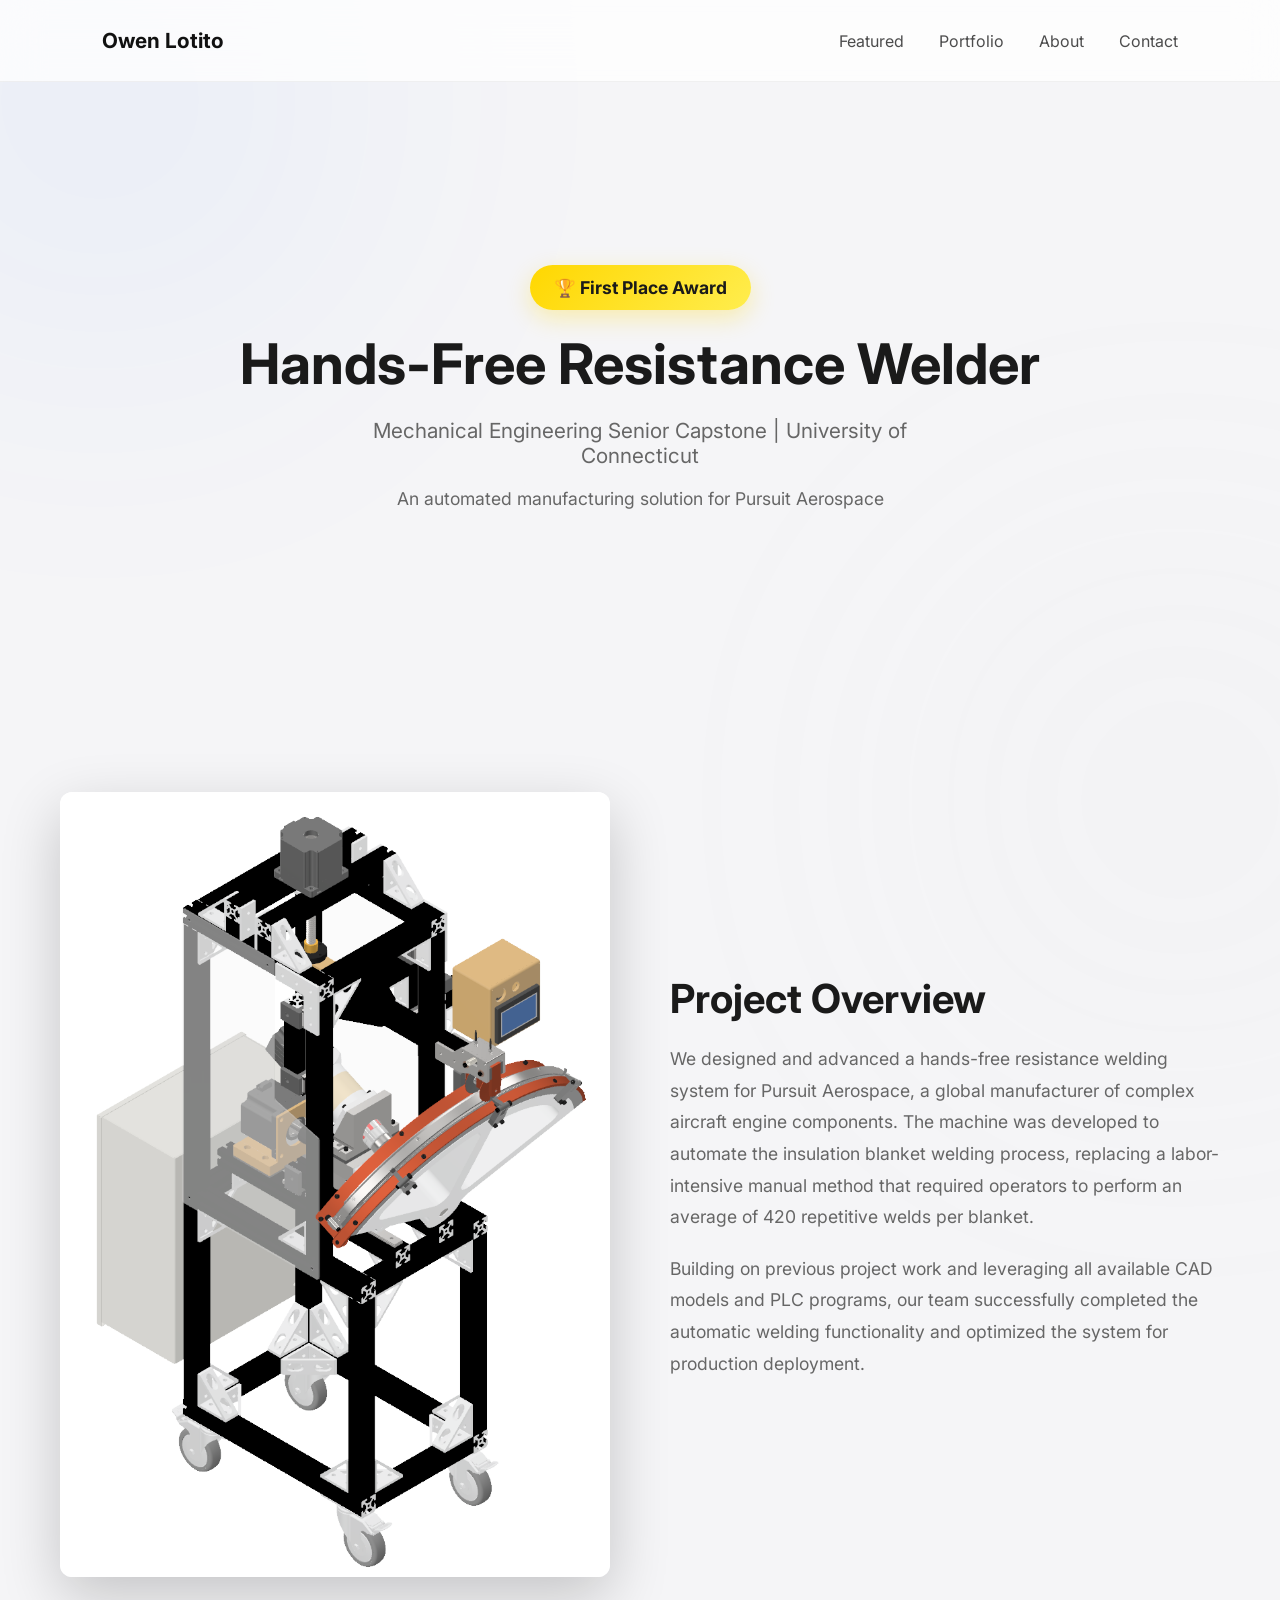
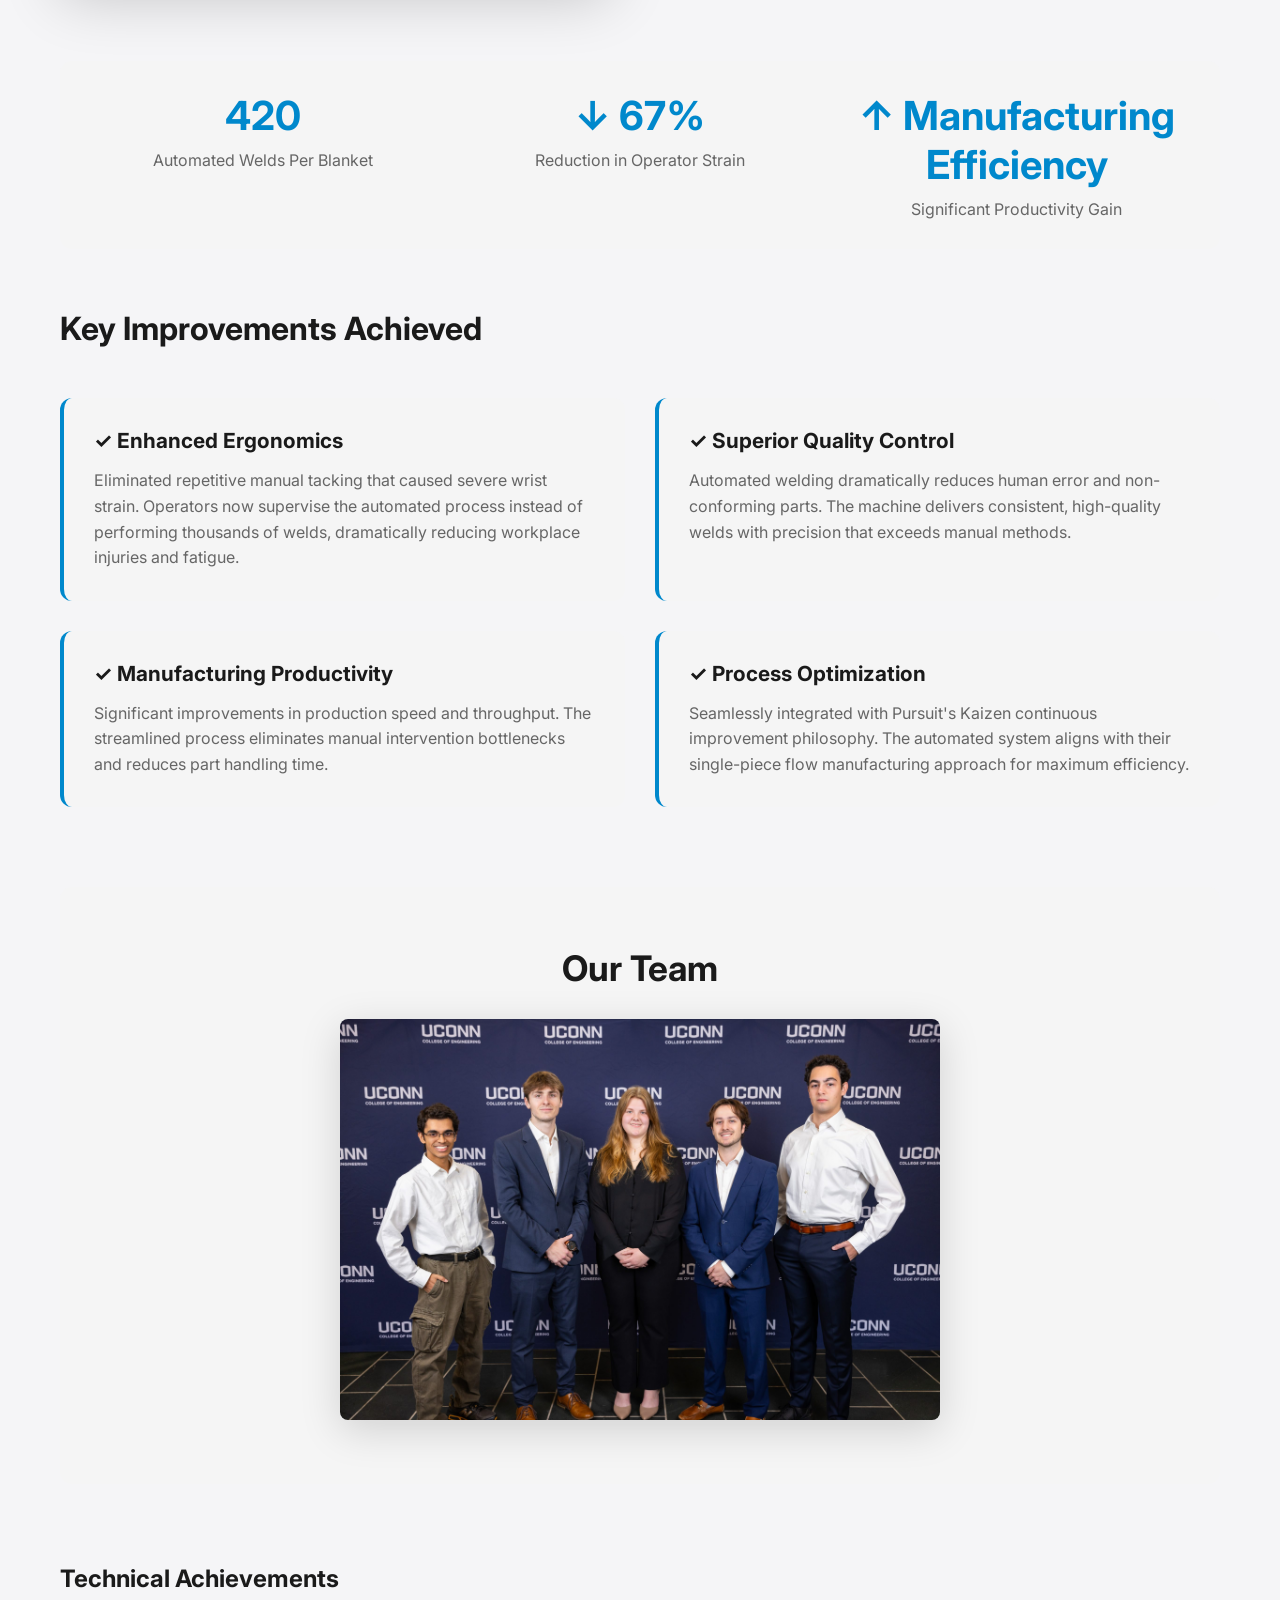
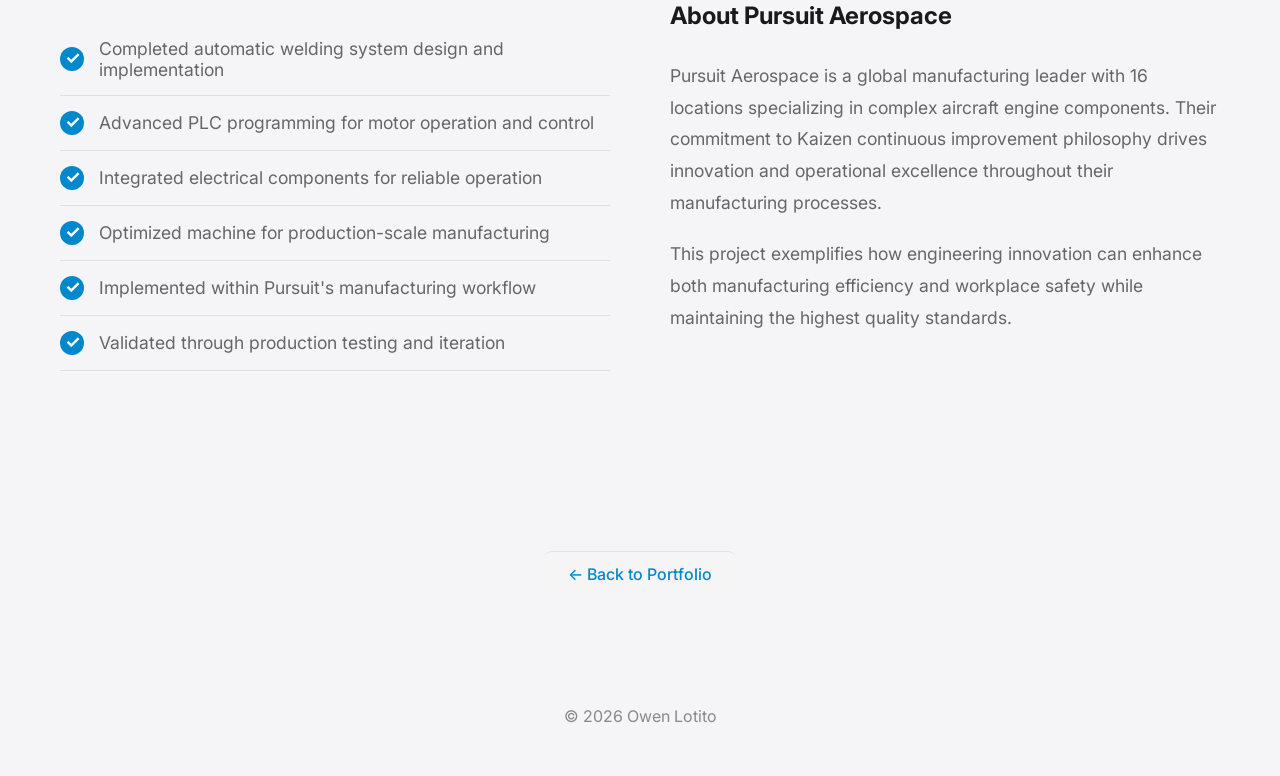
==== capstone-project.html @ 2bfd0889 "Add senior capstone project page highlighting Hands-Free Resistance Welder" ====
<!DOCTYPE html>
<html lang="en">
<head>
  <meta charset="UTF-8" />
  <meta name="viewport" content="width=device-width, initial-scale=1.0"/>
  <title>Hands-Free Resistance Welder | Owen Lotito</title>

  <link rel="stylesheet" href="style.css"/>
  <link href="https://fonts.googleapis.com/css2?family=Inter:wght@300;400;500;600;700;800&display=swap" rel="stylesheet">
  <style>
    .capstone-hero {
      min-height: 70vh;
      display: flex;
      align-items: center;
      justify-content: center;
      padding: 80px 20px;
      text-align: center;
    }

    .capstone-hero h1 {
      font-size: 3.5rem;
      margin-bottom: 20px;
      color: var(--text-primary);
    }

    .capstone-hero .award-badge {
      display: inline-block;
      background: linear-gradient(135deg, #ffd700 0%, #ffed4e 100%);
      color: #1a1a1a;
      padding: 12px 24px;
      border-radius: 50px;
      font-weight: 700;
      margin-bottom: 20px;
      font-size: 1.1rem;
      box-shadow: 0 8px 24px rgba(255, 215, 0, 0.3);
    }

    .capstone-hero p {
      font-size: 1.3rem;
      color: var(--text-secondary);
      max-width: 600px;
      margin: 20px auto;
    }

    .project-overview {
      max-width: 1200px;
      margin: 80px auto;
      padding: 0 20px;
    }

    .overview-grid {
      display: grid;
      grid-template-columns: 1fr 1fr;
      gap: 60px;
      align-items: center;
      margin-bottom: 80px;
    }

    .overview-grid img {
      width: 100%;
      border-radius: 12px;
      box-shadow: 0 20px 60px rgba(0, 0, 0, 0.2);
    }

    .overview-content h2 {
      font-size: 2.5rem;
      margin-bottom: 20px;
      color: var(--text-primary);
    }

    .overview-content p {
      font-size: 1.1rem;
      line-height: 1.8;
      color: var(--text-secondary);
      margin-bottom: 20px;
    }

    .impact-metrics {
      display: grid;
      grid-template-columns: repeat(3, 1fr);
      gap: 30px;
      margin: 40px 0;
      padding: 30px;
      background: var(--card-bg);
      border-radius: 12px;
    }

    .metric {
      text-align: center;
    }

    .metric-value {
      font-size: 2.5rem;
      font-weight: 700;
      color: var(--accent-color);
      margin-bottom: 10px;
    }

    .metric-label {
      font-size: 1rem;
      color: var(--text-secondary);
    }

    .key-improvements {
      display: grid;
      grid-template-columns: repeat(2, 1fr);
      gap: 30px;
      margin: 50px 0;
    }

    .improvement-card {
      padding: 30px;
      background: var(--card-bg);
      border-radius: 12px;
      border-left: 4px solid var(--accent-color);
    }

    .improvement-card h3 {
      font-size: 1.3rem;
      margin-bottom: 15px;
      color: var(--text-primary);
    }

    .improvement-card p {
      font-size: 1rem;
      line-height: 1.6;
      color: var(--text-secondary);
    }

    .team-section {
      background: var(--card-bg);
      padding: 60px 40px;
      border-radius: 12px;
      margin: 80px 0;
      text-align: center;
    }

    .team-section h2 {
      font-size: 2.2rem;
      margin-bottom: 30px;
      color: var(--text-primary);
    }

    .team-image {
      max-width: 600px;
      margin: 0 auto;
    }

    .team-image img {
      width: 100%;
      border-radius: 8px;
      box-shadow: 0 10px 40px rgba(0, 0, 0, 0.15);
    }

    .technical-details {
      display: grid;
      grid-template-columns: 1fr 1fr;
      gap: 60px;
      align-items: center;
      margin: 80px 0;
    }

    .details-list {
      list-style: none;
      padding: 0;
    }

    .details-list li {
      padding: 15px 0;
      font-size: 1.1rem;
      color: var(--text-secondary);
      border-bottom: 1px solid var(--border-color);
      display: flex;
      align-items: center;
    }

    .details-list li:before {
      content: "✓";
      display: inline-block;
      width: 24px;
      height: 24px;
      background: var(--accent-color);
      color: white;
      border-radius: 50%;
      text-align: center;
      margin-right: 15px;
      font-weight: bold;
      flex-shrink: 0;
    }

    .back-link {
      display: inline-block;
      margin-top: 40px;
      padding: 12px 24px;
      background: var(--card-bg);
      color: var(--accent-color);
      border-radius: 8px;
      text-decoration: none;
      font-weight: 500;
      transition: all 0.3s ease;
    }

    .back-link:hover {
      background: var(--accent-color);
      color: white;
    }

    @media (max-width: 768px) {
      .capstone-hero h1 {
        font-size: 2.5rem;
      }

      .overview-grid,
      .key-improvements,
      .technical-details {
        grid-template-columns: 1fr;
        gap: 40px;
      }

      .impact-metrics {
        grid-template-columns: 1fr;
      }

      .capstone-hero {
        padding: 60px 20px;
      }
    }

    /* Dark mode support */
    :root {
      --text-primary: #ffffff;
      --text-secondary: #b4b4b4;
      --accent-color: #00d4ff;
      --card-bg: #1a1a1a;
      --border-color: #333333;
      --bg-primary: #0a0a0a;
    }

    @media (prefers-color-scheme: light) {
      :root {
        --text-primary: #1a1a1a;
        --text-secondary: #666666;
        --accent-color: #0088cc;
        --card-bg: #f5f5f5;
        --border-color: #e0e0e0;
        --bg-primary: #ffffff;
      }
    }
  </style>
</head>

<body>

<div class="background-glow glow1"></div>
<div class="background-glow glow2"></div>

<header class="hero">
  <nav>
    <h1 class="logo">Owen Lotito</h1>
    <div class="nav-links">
      <a href="index.html#featured">Featured</a>
      <a href="index.html#categories">Portfolio</a>
      <a href="index.html#about">About</a>
      <a href="index.html#contact">Contact</a>
    </div>
  </nav>

  <div class="capstone-hero fade-up">
    <div>
      <div class="award-badge">🏆 First Place Award</div>
      <h1>Hands-Free Resistance Welder</h1>
      <p>Mechanical Engineering Senior Capstone | University of Connecticut</p>
      <p style="font-size: 1.1rem; color: var(--text-secondary);">An automated manufacturing solution for Pursuit Aerospace</p>
    </div>
  </div>
</header>

<section class="project-overview">

  <div class="overview-grid fade-left">
    <div>
      <img src="image/Welder-CAD-Photo.png" alt="Hands-Free Resistance Welder CAD Model"/>
    </div>
    <div class="overview-content">
      <h2>Project Overview</h2>
      <p>
        We designed and advanced a hands-free resistance welding system for Pursuit Aerospace, a global manufacturer of complex aircraft engine components. The machine was developed to automate the insulation blanket welding process, replacing a labor-intensive manual method that required operators to perform an average of 420 repetitive welds per blanket.
      </p>
      <p>
        Building on previous project work and leveraging all available CAD models and PLC programs, our team successfully completed the automatic welding functionality and optimized the system for production deployment.
      </p>
    </div>
  </div>

  <div class="impact-metrics fade-up">
    <div class="metric">
      <div class="metric-value">420</div>
      <div class="metric-label">Automated Welds Per Blanket</div>
    </div>
    <div class="metric">
      <div class="metric-value">↓ 67%</div>
      <div class="metric-label">Reduction in Operator Strain</div>
    </div>
    <div class="metric">
      <div class="metric-value">↑ Manufacturing Efficiency</div>
      <div class="metric-label">Significant Productivity Gain</div>
    </div>
  </div>

  <h2 style="font-size: 2rem; margin: 60px 0 40px; color: var(--text-primary);">Key Improvements Achieved</h2>

  <div class="key-improvements fade-up">
    <div class="improvement-card">
      <h3>✓ Enhanced Ergonomics</h3>
      <p>
        Eliminated repetitive manual tacking that caused severe wrist strain. Operators now supervise the automated process instead of performing thousands of welds, dramatically reducing workplace injuries and fatigue.
      </p>
    </div>
    <div class="improvement-card">
      <h3>✓ Superior Quality Control</h3>
      <p>
        Automated welding dramatically reduces human error and non-conforming parts. The machine delivers consistent, high-quality welds with precision that exceeds manual methods.
      </p>
    </div>
    <div class="improvement-card">
      <h3>✓ Manufacturing Productivity</h3>
      <p>
        Significant improvements in production speed and throughput. The streamlined process eliminates manual intervention bottlenecks and reduces part handling time.
      </p>
    </div>
    <div class="improvement-card">
      <h3>✓ Process Optimization</h3>
      <p>
        Seamlessly integrated with Pursuit's Kaizen continuous improvement philosophy. The automated system aligns with their single-piece flow manufacturing approach for maximum efficiency.
      </p>
    </div>
  </div>

  <div class="team-section fade-up">
    <h2>Our Team</h2>
    <div class="team-image">
      <img src="image/ME_team27_NEW-scaled.jpg" alt="Senior Design Team"/>
    </div>
  </div>

  <div class="technical-details fade-up">
    <div>
      <h2 style="margin-bottom: 30px; color: var(--text-primary);">Technical Achievements</h2>
      <ul class="details-list">
        <li>Completed automatic welding system design and implementation</li>
        <li>Advanced PLC programming for motor operation and control</li>
        <li>Integrated electrical components for reliable operation</li>
        <li>Optimized machine for production-scale manufacturing</li>
        <li>Implemented within Pursuit's manufacturing workflow</li>
        <li>Validated through production testing and iteration</li>
      </ul>
    </div>
    <div>
      <h2 style="margin-bottom: 30px; color: var(--text-primary);">About Pursuit Aerospace</h2>
      <p style="font-size: 1.1rem; line-height: 1.8; color: var(--text-secondary);">
        Pursuit Aerospace is a global manufacturing leader with 16 locations specializing in complex aircraft engine components. Their commitment to Kaizen continuous improvement philosophy drives innovation and operational excellence throughout their manufacturing processes.
      </p>
      <p style="font-size: 1.1rem; line-height: 1.8; color: var(--text-secondary); margin-top: 20px;">
        This project exemplifies how engineering innovation can enhance both manufacturing efficiency and workplace safety while maintaining the highest quality standards.
      </p>
    </div>
  </div>

</section>

<section style="text-align: center; padding: 60px 20px; max-width: 1200px; margin: 0 auto;">
  <a href="index.html" class="back-link">← Back to Portfolio</a>
</section>

<footer>
  <p>© 2026 Owen Lotito</p>
</footer>

<script src="script.js"></script>

</body>
</html>
---- style.css ----
* {
  margin: 0;
  padding: 0;
  box-sizing: border-box;
}

html {
  scroll-behavior: smooth;
}

body {
  font-family: 'Inter', sans-serif;
  background: #f5f5f7;
  color: #111111;
  overflow-x: hidden;
}

.background-glow {
  position: fixed;
  width: 500px;
  height: 500px;
  border-radius: 50%;
  filter: blur(150px);
  opacity: 0.06;
  z-index: -1;
}

.glow1 {
  background: #0066ff;
  top: -150px;
  left: -150px;
}

.glow2 {
  background: #cfcfcf;
  bottom: -150px;
  right: -150px;
}

nav {
  display: flex;
  justify-content: space-between;
  align-items: center;
  padding: 28px 8%;
  position: sticky;
  top: 0;
  z-index: 1000;
  backdrop-filter: blur(20px);
  background: rgba(255,255,255,0.75);
  border-bottom: 1px solid rgba(0,0,0,0.05);
}

.logo {
  font-size: 1.3rem;
  font-weight: 700;
  text-decoration: none;
  color: #111;
}

.nav-links {
  display: flex;
  gap: 35px;
}

.nav-links a {
  text-decoration: none;
  color: rgba(0,0,0,0.7);
  transition: 0.3s ease;
}

.nav-links a:hover {
  color: #111;
}

.hero-content {
  display: flex;
  justify-content: center;
  align-items: center;
  min-height: 100vh;
  width: 100%;
  padding: 0 80px;
  text-align: center;
}

.hero-text {
  max-width: 850px;
  margin: 0 auto;
  text-align: center;
}

.hero-text h2 {
  text-align: center;
  font-size: clamp(1.8rem, 3vw, 2.6rem);
  line-height: 1.25;
  margin: 20px auto 40px;
  font-weight: 850;
  letter-spacing: 0.3px;
}

.hero-text p {
  font-size: 1.2rem;
  line-height: 1.6;
  max-width: 650px;
  margin: 0 auto 30px auto;
  color: #6e6e73;
}

.hero-buttons {
  display: flex;
  justify-content: center;
  gap: 14px;
  margin-top: 60px;
}

.btn {
  padding: 16px 24px;
  border-radius: 900px;
  text-decoration: none;
  font-weight: 600;
  transition: 0.35s ease;
}

.primary {
  background: #111;
  color: white;
}

.primary:hover {
  transform: translateY(-3px);
}

.secondary {
  border: 1px solid rgba(0,0,0,0.08);
  color: #111;
  background: white;
}

.secondary:hover {
  background: #f0f0f0;
}

.hero-image {
  width: 100%;
  max-width: 420px;
  border-radius: 32px;
  object-fit: cover;
  box-shadow: 0 20px 60px rgba(0,0,0,0.08);
}

section {
  padding: 120px 8%;
}

.section-title span {
  color: #0066ff;
  text-transform: uppercase;
  letter-spacing: 2px;
  font-size: 0.8rem;
}

.section-title h2 {
  font-size: clamp(2.5rem, 4vw, 4rem);
  margin-top: 12px;
  margin-bottom: 60px;
}

.featured-project {
  display: grid;
  grid-template-columns: 1fr 1fr;
  gap: 70px;
  align-items: center;
  margin-bottom: 140px;
}

.reverse {
  direction: rtl;
}

.reverse * {
  direction: ltr;
}

.featured-image {
  width: 100%;
}

.featured-image img {
  width: 100%;
  border-radius: 28px;
  object-fit: cover;
  box-shadow: 0 20px 60px rgba(0,0,0,0.08);
}

.featured-text h3 {
  font-size: 2.5rem;
  margin: 20px 0;
}

.featured-text p {
  color: #6e6e73;
  line-height: 1.8;
  margin-bottom: 30px;
}

.project-tag {
  color: #0066ff;
  text-transform: uppercase;
  letter-spacing: 2px;
  font-size: 0.8rem;
  font-weight: 600;
}

.project-link {
  color: #111;
  text-decoration: none;
  font-weight: 600;
}

.project-features {
  list-style: none;
  padding: 0;
  margin: 25px 0;
}

.project-features li {
  color: #6e6e73;
  line-height: 1.8;
  margin-bottom: 12px;
  padding-left: 24px;
  position: relative;
}

.project-features li:before {
  content: "→";
  position: absolute;
  left: 0;
  color: #0066ff;
  font-weight: 600;
}

.project-images {
  display: grid;
  gap: 20px;
}

.project-images img {
  width: 100%;
  border-radius: 24px;
  object-fit: cover;
  box-shadow: 0 10px 30px rgba(0,0,0,0.08);
  transition: transform 0.3s ease;
}

.project-images img:hover {
  transform: translateY(-6px);
}

.category-grid {
  display: grid;
  grid-template-columns: repeat(auto-fit, minmax(300px, 1fr));
  gap: 30px;
}

.category-card {
  position: relative;
  overflow: hidden;
  border-radius: 30px;
  height: 500px;
  background: white;
  box-shadow: 0 10px 30px rgba(0,0,0,0.06);
}

.category-card img {
  width: 100%;
  height: 100%;
  object-fit: cover;
  transition: 0.6s ease;
}

.category-card:hover img {
  transform: scale(1.05);
}

.category-overlay {
  position: absolute;
  inset: 0;
  background: linear-gradient(to top, rgba(0,0,0,0.8), transparent);
  display: flex;
  flex-direction: column;
  justify-content: flex-end;
  padding: 40px;
  color: white;
}

.project-grid {
  display: grid;
  grid-template-columns: repeat(auto-fit, minmax(320px, 1fr));
  gap: 30px;
}

.project-card {
  background: white;
  border-radius: 28px;
  overflow: hidden;
  box-shadow: 0 10px 30px rgba(0,0,0,0.06);
  transition: 0.4s ease;
}

.project-card:hover {
  transform: translateY(-10px);
}

.project-card img {
  width: 100%;
  height: 260px;
  object-fit: cover;
}

.project-info {
  padding: 30px;
}

.project-info h3 {
  margin-bottom: 15px;
  font-size: 1.4rem;
}

.project-info p {
  color: #6e6e73;
  line-height: 1.7;
}

.about-section p,
.contact-section p {
  max-width: 900px;
  color: #6e6e73;
  line-height: 1.9;
  font-size: 1.05rem;
}

.skills-grid {
  display: flex;
  flex-wrap: wrap;
  gap: 16px;
  margin-top: 50px;
}

.skills-grid span {
  background: white;
  border: 1px solid rgba(0,0,0,0.08);
  padding: 14px 22px;
  border-radius: 999px;
}

.contact-links {
  display: flex;
  gap: 24px;
  margin-top: 40px;
}

.contact-links a {
  text-decoration: none;
  color: #111;
  border: 1px solid rgba(0,0,0,0.08);
  background: white;
  padding: 14px 24px;
  border-radius: 999px;
  transition: 0.3s ease;
}

.contact-links a:hover {
  background: #f0f0f0;
}

footer {
  padding: 50px;
  text-align: center;
  color: #888;
}

.fade-up,
.fade-left,
.fade-right {
  opacity: 0;
  transition: all 1s ease;
}

.fade-up {
  transform: translateY(40px);
}

.fade-left {
  transform: translateX(-40px);
}

.fade-right {
  transform: translateX(40px);
}

.visible {
  opacity: 1;
  transform: translate(0,0);
}

/* ===== PROJECT DETAIL PAGE STYLES ===== */

.project-detail-section {
  padding: 80px 8% !important;
}

.project-detail-container {
  max-width: 900px;
  margin: 0 auto;
}

.project-header-content {
  margin-bottom: 60px;
}

.project-header-content h1 {
  font-size: clamp(2.5rem, 5vw, 4rem);
  margin: 20px 0;
  font-weight: 800;
  line-height: 1.2;
  color: #111;
}

.project-intro {
  font-size: 1.15rem;
  line-height: 1.8;
  color: #6e6e73;
  margin-top: 20px;
  max-width: 800px;
}

.project-detail-image {
  margin-bottom: 100px;
  width: 100%;
}

.project-detail-image img {
  width: 100%;
  border-radius: 28px;
  box-shadow: 0 20px 60px rgba(0,0,0,0.08);
  object-fit: cover;
  display: block;
}

.project-detail-content {
  margin-bottom: 80px;
}

.detail-section {
  margin-bottom: 80px;
}

.detail-section h2 {
  font-size: 2rem;
  font-weight: 700;
  margin-bottom: 30px;
  color: #111;
}

.detail-section p {
  color: #6e6e73;
  line-height: 1.85;
  margin-bottom: 20px;
  font-size: 1.05rem;
}

.detail-section p:last-child {
  margin-bottom: 0;
}

/* ===== ENHANCED PROJECT FEATURES LIST ===== */

.project-features-detailed {
  list-style: none !important;
  padding: 0 !important;
  margin: 30px 0 !important;
}

.project-features-detailed li {
  background: white;
  padding: 24px;
  margin-bottom: 16px;
  border-radius: 16px;
  border-left: 4px solid #0066ff;
  box-shadow: 0 4px 15px rgba(0,0,0,0.03);
  transition: all 0.3s ease;
  list-style: none !important;
}

.project-features-detailed li:hover {
  box-shadow: 0 8px 25px rgba(0,0,0,0.08);
  transform: translateX(8px);
}

.project-features-detailed li strong {
  color: #111;
  font-size: 1.05rem;
  display: block;
  margin-bottom: 8px;
  font-weight: 700;
}

.project-features-detailed li span {
  color: #6e6e73;
  line-height: 1.7;
  font-size: 0.98rem;
  display: block;
  font-weight: 400;
}

/* ===== SKILLS APPLIED SECTION ===== */

.skills-applied {
  display: flex;
  flex-wrap: wrap;
  gap: 12px;
  margin-top: 30px;
}

.skills-applied span {
  background: white;
  border: 1px solid rgba(0,0,0,0.08);
  color: #111;
  padding: 12px 20px;
  border-radius: 999px;
  font-size: 0.95rem;
  font-weight: 500;
  transition: all 0.3s ease;
}

.skills-applied span:hover {
  background: #111;
  color: white;
  border-color: #111;
  transform: translateY(-2px);
}

/* ===== BACK LINK ===== */

.back-link {
  margin-top: 100px;
  padding-top: 60px;
  border-top: 1px solid rgba(0,0,0,0.08);
}

.back-link a {
  display: inline-block;
  color: #0066ff;
  text-decoration: none;
  font-weight: 600;
  transition: all 0.3s ease;
  padding: 12px 20px;
  border-radius: 8px;
}

.back-link a:hover {
  background: rgba(0,102,255,0.1);
  transform: translateX(-6px);
}

@media(max-width: 1000px) {

  .hero-content,
  .featured-project {
    grid-template-columns: 1fr;
  }

  .hero-text h2 {
    font-size: 3rem;
  }

  .reverse {
    direction: ltr;
  }

  .project-detail-section {
    padding: 60px 8% !important;
  }

  .detail-section {
    margin-bottom: 60px;
  }

  .project-features-detailed li {
    padding: 20px;
    margin-bottom: 12px;
  }

}

@media(max-width: 640px) {

  .project-header-content h1 {
    font-size: 2rem;
  }

  .detail-section h2 {
    font-size: 1.5rem;
  }

  .skills-applied {
    gap: 8px;
  }

  .skills-applied span {
    padding: 10px 16px;
    font-size: 0.9rem;
  }

  /* ===== CLICKABLE CATEGORY CARDS ===== */

.category-card {
  text-decoration: none;
  color: inherit;
  display: block;
  transition: all 0.4s ease;
}

.category-card:hover {
  transform: translateY(-10px);
  box-shadow: 0 20px 50px rgba(0,0,0,0.12);
}

/* ===== CATEGORY OVERLAY TEXT ===== */

.category-overlay h3 {
  font-size: 2rem;
  margin-bottom: 14px;
  font-weight: 700;
}

.category-overlay p {
  line-height: 1.7;
  color: rgba(255,255,255,0.85);
}

/* ===== PAGE HEADER IMPROVEMENTS ===== */

.projects-section .section-title {
  margin-bottom: 70px;
}

/* ===== PROJECT CARD IMAGE CONSISTENCY ===== */

.project-card img {
  width: 100%;
  height: 280px;
  object-fit: cover;
  display: block;
}

/* ===== SMOOTHER CARD ANIMATION ===== */

.project-card {
  transition:
    transform 0.4s ease,
    box-shadow 0.4s ease;
}

.project-card:hover {
  transform: translateY(-12px);
  box-shadow: 0 20px 50px rgba(0,0,0,0.12);
}

/* ===== MOBILE IMPROVEMENTS ===== */

@media(max-width: 768px) {

  .category-card {
    height: 380px;
  }

  .category-overlay h3 {
    font-size: 1.6rem;
  }

  .project-card img {
    height: 220px;
  }

.pursuit-logo {
  width: 80px;
  height: auto;
  object-fit: contain;
}
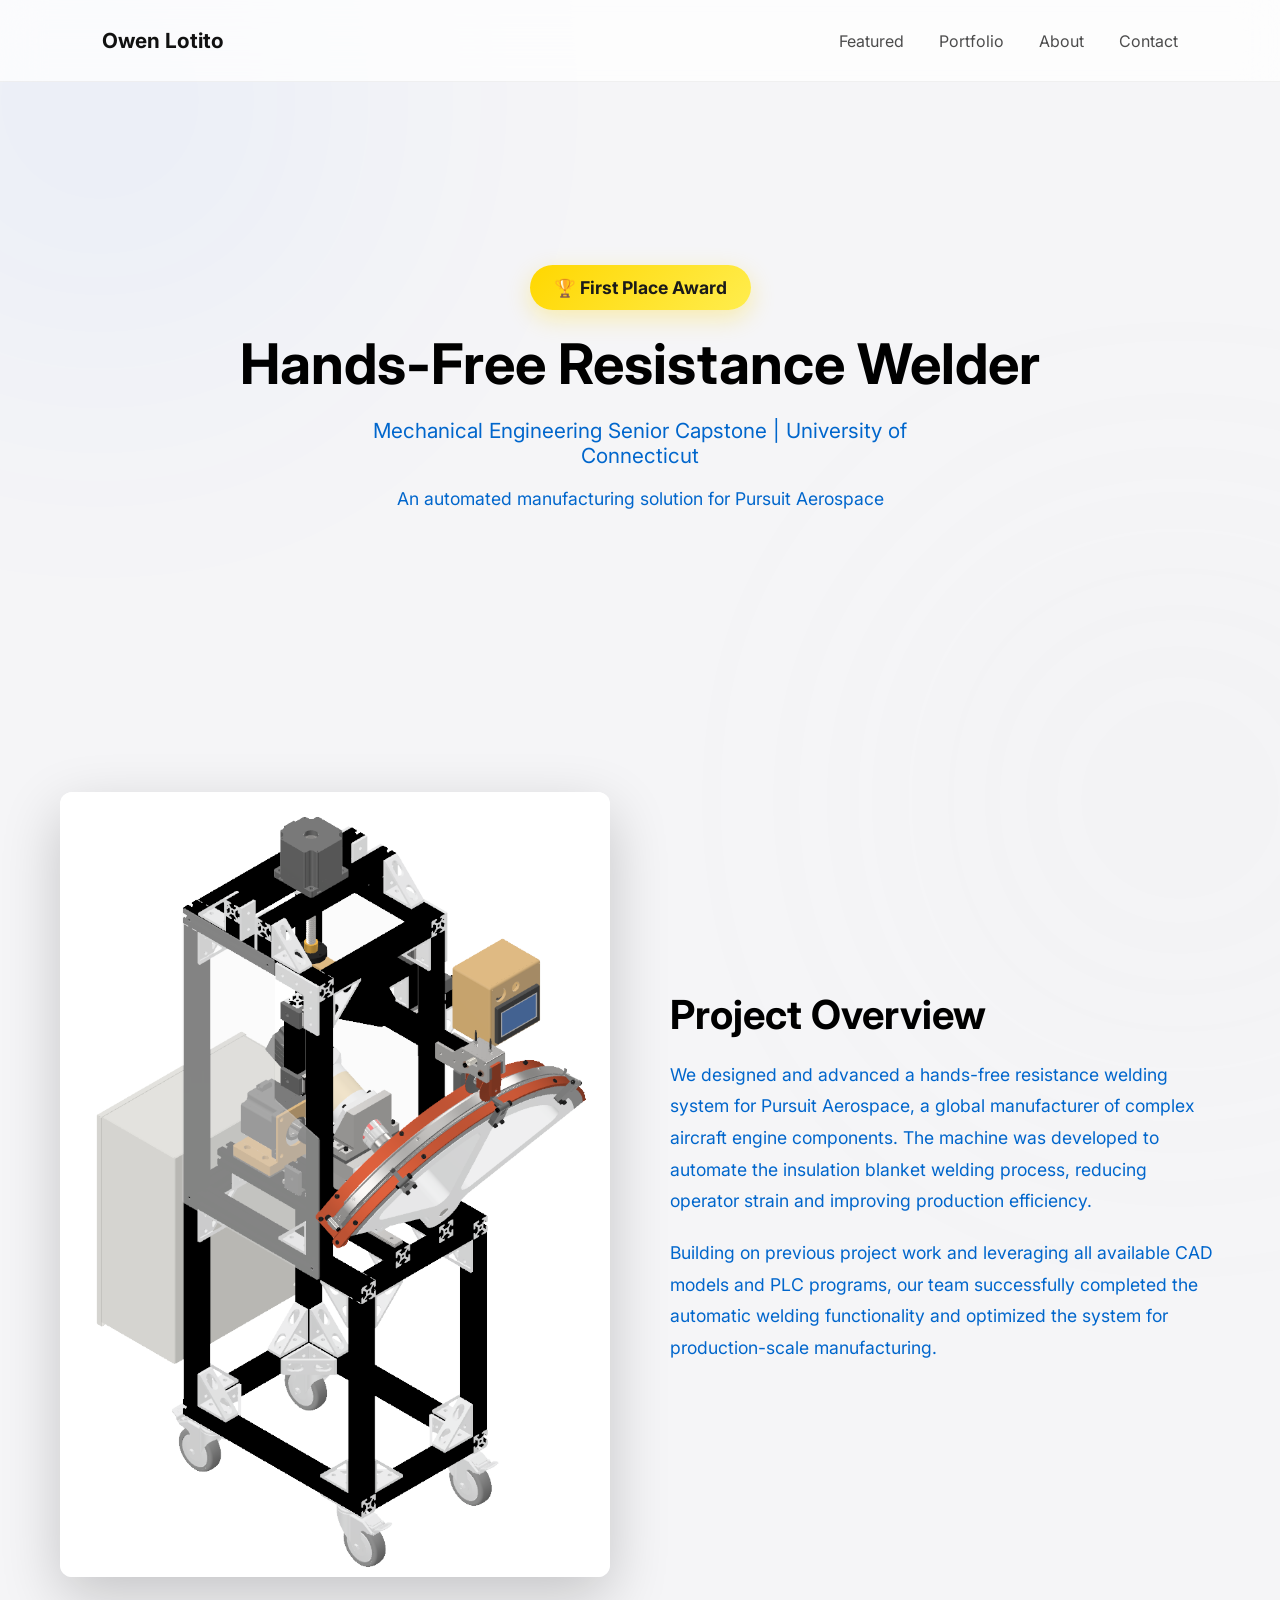
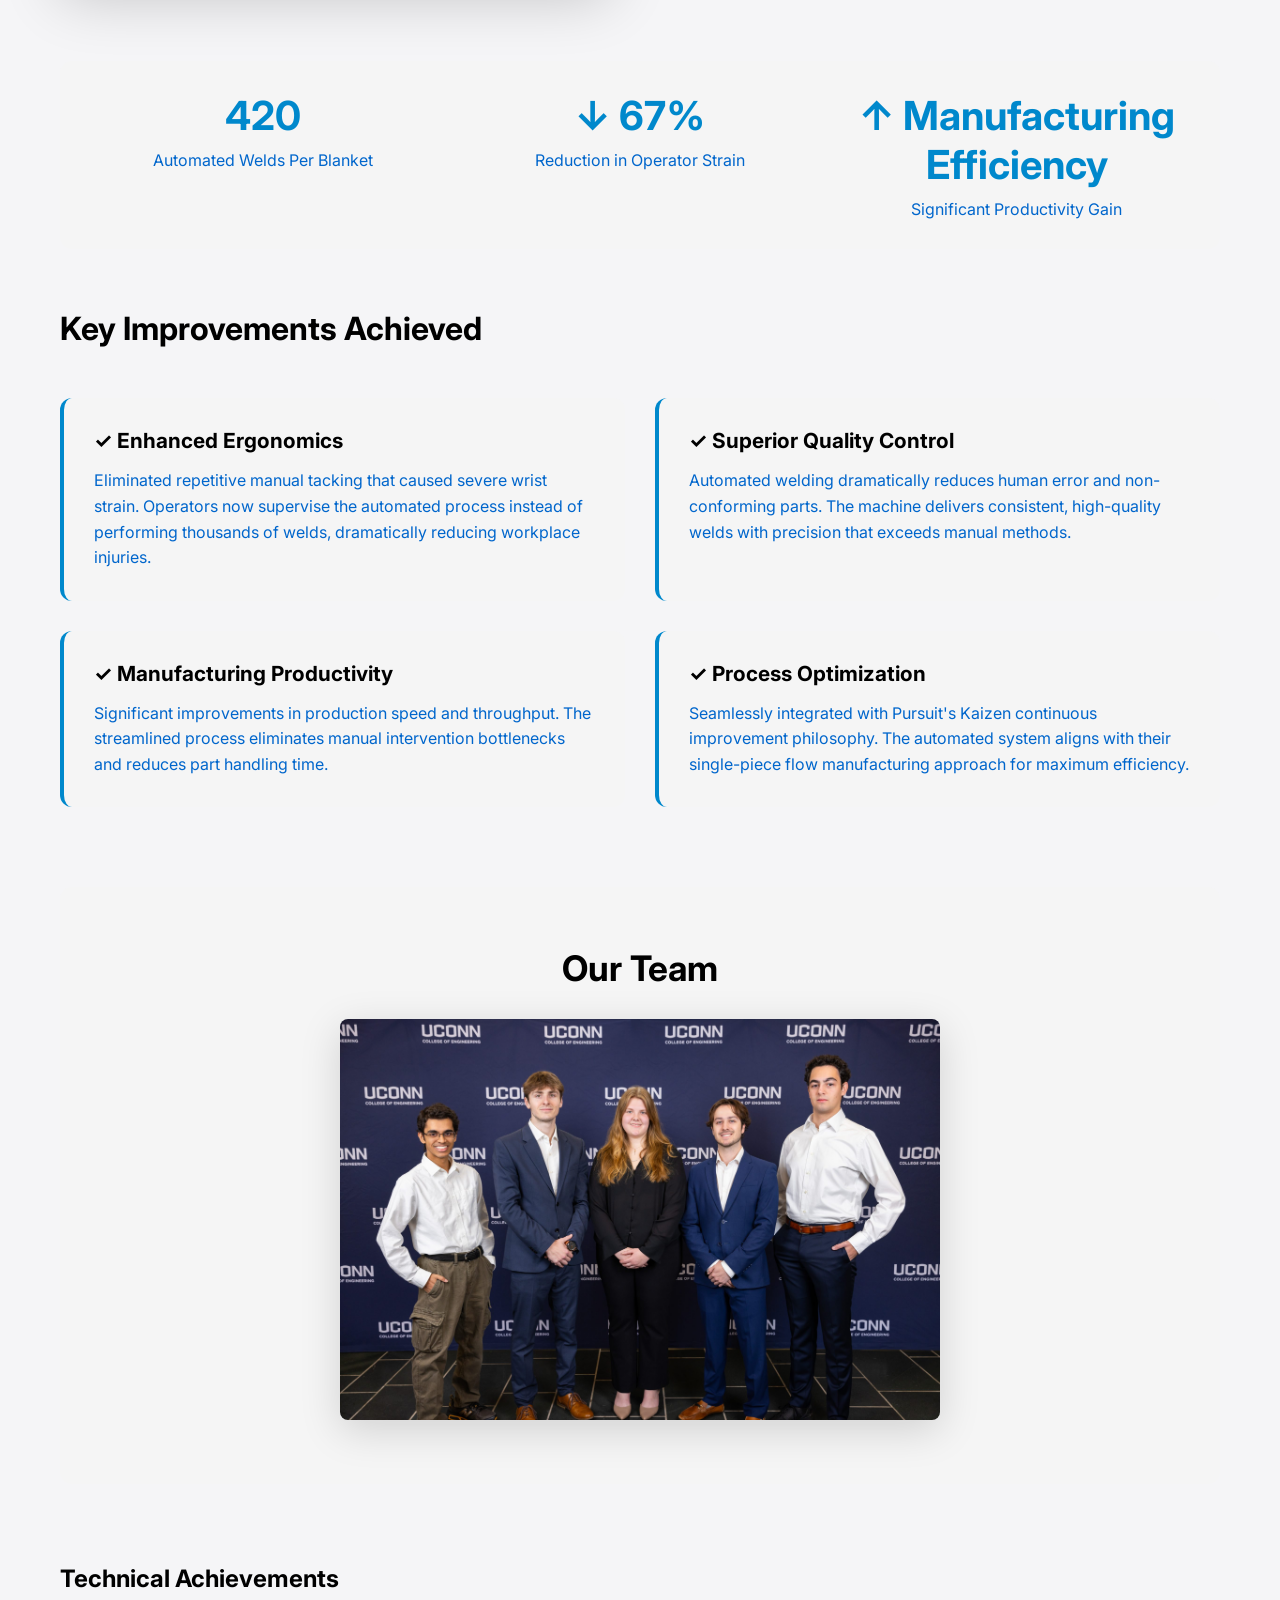
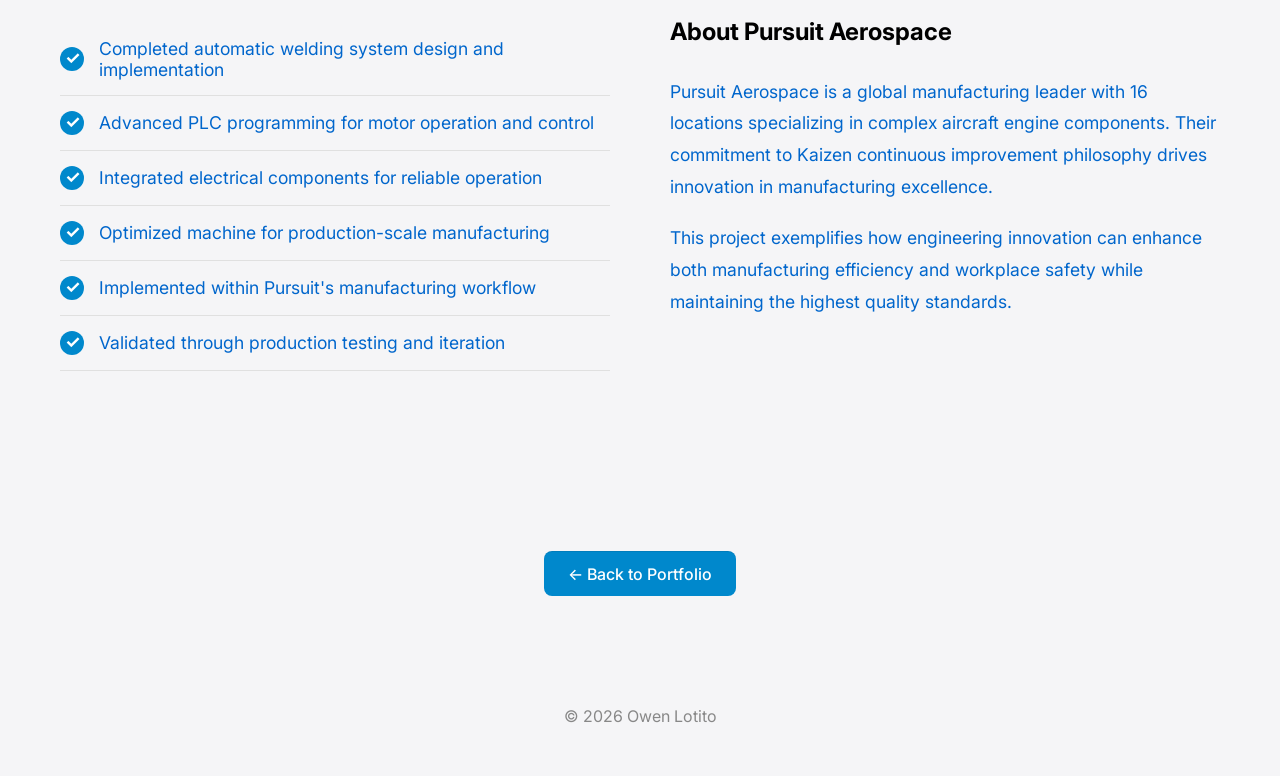
==== commit a7cdb565: "Update capstone page styling: make headers black, text blue, and match back button to other sections" ====
--- a/capstone-project.html
+++ b/capstone-project.html
@@ -20,7 +20,7 @@
     .capstone-hero h1 {
       font-size: 3.5rem;
       margin-bottom: 20px;
-      color: var(--text-primary);
+      color: #000000;
     }
 
     .capstone-hero .award-badge {
@@ -37,7 +37,7 @@
 
     .capstone-hero p {
       font-size: 1.3rem;
-      color: var(--text-secondary);
+      color: #0066cc;
       max-width: 600px;
       margin: 20px auto;
     }
@@ -65,13 +65,13 @@
     .overview-content h2 {
       font-size: 2.5rem;
       margin-bottom: 20px;
-      color: var(--text-primary);
+      color: #000000;
     }
 
     .overview-content p {
       font-size: 1.1rem;
       line-height: 1.8;
-      color: var(--text-secondary);
+      color: #0066cc;
       margin-bottom: 20px;
     }
 
@@ -98,7 +98,7 @@
 
     .metric-label {
       font-size: 1rem;
-      color: var(--text-secondary);
+      color: #0066cc;
     }
 
     .key-improvements {
@@ -118,13 +118,13 @@
     .improvement-card h3 {
       font-size: 1.3rem;
       margin-bottom: 15px;
-      color: var(--text-primary);
+      color: #000000;
     }
 
     .improvement-card p {
       font-size: 1rem;
       line-height: 1.6;
-      color: var(--text-secondary);
+      color: #0066cc;
     }
 
     .team-section {
@@ -138,7 +138,7 @@
     .team-section h2 {
       font-size: 2.2rem;
       margin-bottom: 30px;
-      color: var(--text-primary);
+      color: #000000;
     }
 
     .team-image {
@@ -168,7 +168,7 @@
     .details-list li {
       padding: 15px 0;
       font-size: 1.1rem;
-      color: var(--text-secondary);
+      color: #0066cc;
       border-bottom: 1px solid var(--border-color);
       display: flex;
       align-items: center;
@@ -192,8 +192,8 @@
       display: inline-block;
       margin-top: 40px;
       padding: 12px 24px;
-      background: var(--card-bg);
-      color: var(--accent-color);
+      background: var(--accent-color);
+      color: white;
       border-radius: 8px;
       text-decoration: none;
       font-weight: 500;
@@ -201,8 +201,10 @@
     }
 
     .back-link:hover {
-      background: var(--accent-color);
-      color: white;
+      background: var(--card-bg);
+      color: var(--accent-color);
+      border: 2px solid var(--accent-color);
+      padding: 10px 22px;
     }
 
     @media (max-width: 768px) {
@@ -270,7 +272,7 @@
       <div class="award-badge">🏆 First Place Award</div>
       <h1>Hands-Free Resistance Welder</h1>
       <p>Mechanical Engineering Senior Capstone | University of Connecticut</p>
-      <p style="font-size: 1.1rem; color: var(--text-secondary);">An automated manufacturing solution for Pursuit Aerospace</p>
+      <p style="font-size: 1.1rem; color: #0066cc;">An automated manufacturing solution for Pursuit Aerospace</p>
     </div>
   </div>
 </header>
@@ -284,10 +286,10 @@
     <div class="overview-content">
       <h2>Project Overview</h2>
       <p>
-        We designed and advanced a hands-free resistance welding system for Pursuit Aerospace, a global manufacturer of complex aircraft engine components. The machine was developed to automate the insulation blanket welding process, replacing a labor-intensive manual method that required operators to perform an average of 420 repetitive welds per blanket.
-      </p>
-      <p>
-        Building on previous project work and leveraging all available CAD models and PLC programs, our team successfully completed the automatic welding functionality and optimized the system for production deployment.
+        We designed and advanced a hands-free resistance welding system for Pursuit Aerospace, a global manufacturer of complex aircraft engine components. The machine was developed to automate the insulation blanket welding process, reducing operator strain and improving production efficiency.
+      </p>
+      <p>
+        Building on previous project work and leveraging all available CAD models and PLC programs, our team successfully completed the automatic welding functionality and optimized the system for production-scale manufacturing.
       </p>
     </div>
   </div>
@@ -307,13 +309,13 @@
     </div>
   </div>
 
-  <h2 style="font-size: 2rem; margin: 60px 0 40px; color: var(--text-primary);">Key Improvements Achieved</h2>
+  <h2 style="font-size: 2rem; margin: 60px 0 40px; color: #000000;">Key Improvements Achieved</h2>
 
   <div class="key-improvements fade-up">
     <div class="improvement-card">
       <h3>✓ Enhanced Ergonomics</h3>
       <p>
-        Eliminated repetitive manual tacking that caused severe wrist strain. Operators now supervise the automated process instead of performing thousands of welds, dramatically reducing workplace injuries and fatigue.
+        Eliminated repetitive manual tacking that caused severe wrist strain. Operators now supervise the automated process instead of performing thousands of welds, dramatically reducing workplace injuries.
       </p>
     </div>
     <div class="improvement-card">
@@ -345,7 +347,7 @@
 
   <div class="technical-details fade-up">
     <div>
-      <h2 style="margin-bottom: 30px; color: var(--text-primary);">Technical Achievements</h2>
+      <h2 style="margin-bottom: 30px; color: #000000;">Technical Achievements</h2>
       <ul class="details-list">
         <li>Completed automatic welding system design and implementation</li>
         <li>Advanced PLC programming for motor operation and control</li>
@@ -356,11 +358,11 @@
       </ul>
     </div>
     <div>
-      <h2 style="margin-bottom: 30px; color: var(--text-primary);">About Pursuit Aerospace</h2>
-      <p style="font-size: 1.1rem; line-height: 1.8; color: var(--text-secondary);">
-        Pursuit Aerospace is a global manufacturing leader with 16 locations specializing in complex aircraft engine components. Their commitment to Kaizen continuous improvement philosophy drives innovation and operational excellence throughout their manufacturing processes.
-      </p>
-      <p style="font-size: 1.1rem; line-height: 1.8; color: var(--text-secondary); margin-top: 20px;">
+      <h2 style="margin-bottom: 30px; color: #000000;">About Pursuit Aerospace</h2>
+      <p style="font-size: 1.1rem; line-height: 1.8; color: #0066cc;">
+        Pursuit Aerospace is a global manufacturing leader with 16 locations specializing in complex aircraft engine components. Their commitment to Kaizen continuous improvement philosophy drives innovation in manufacturing excellence.
+      </p>
+      <p style="font-size: 1.1rem; line-height: 1.8; color: #0066cc; margin-top: 20px;">
         This project exemplifies how engineering innovation can enhance both manufacturing efficiency and workplace safety while maintaining the highest quality standards.
       </p>
     </div>
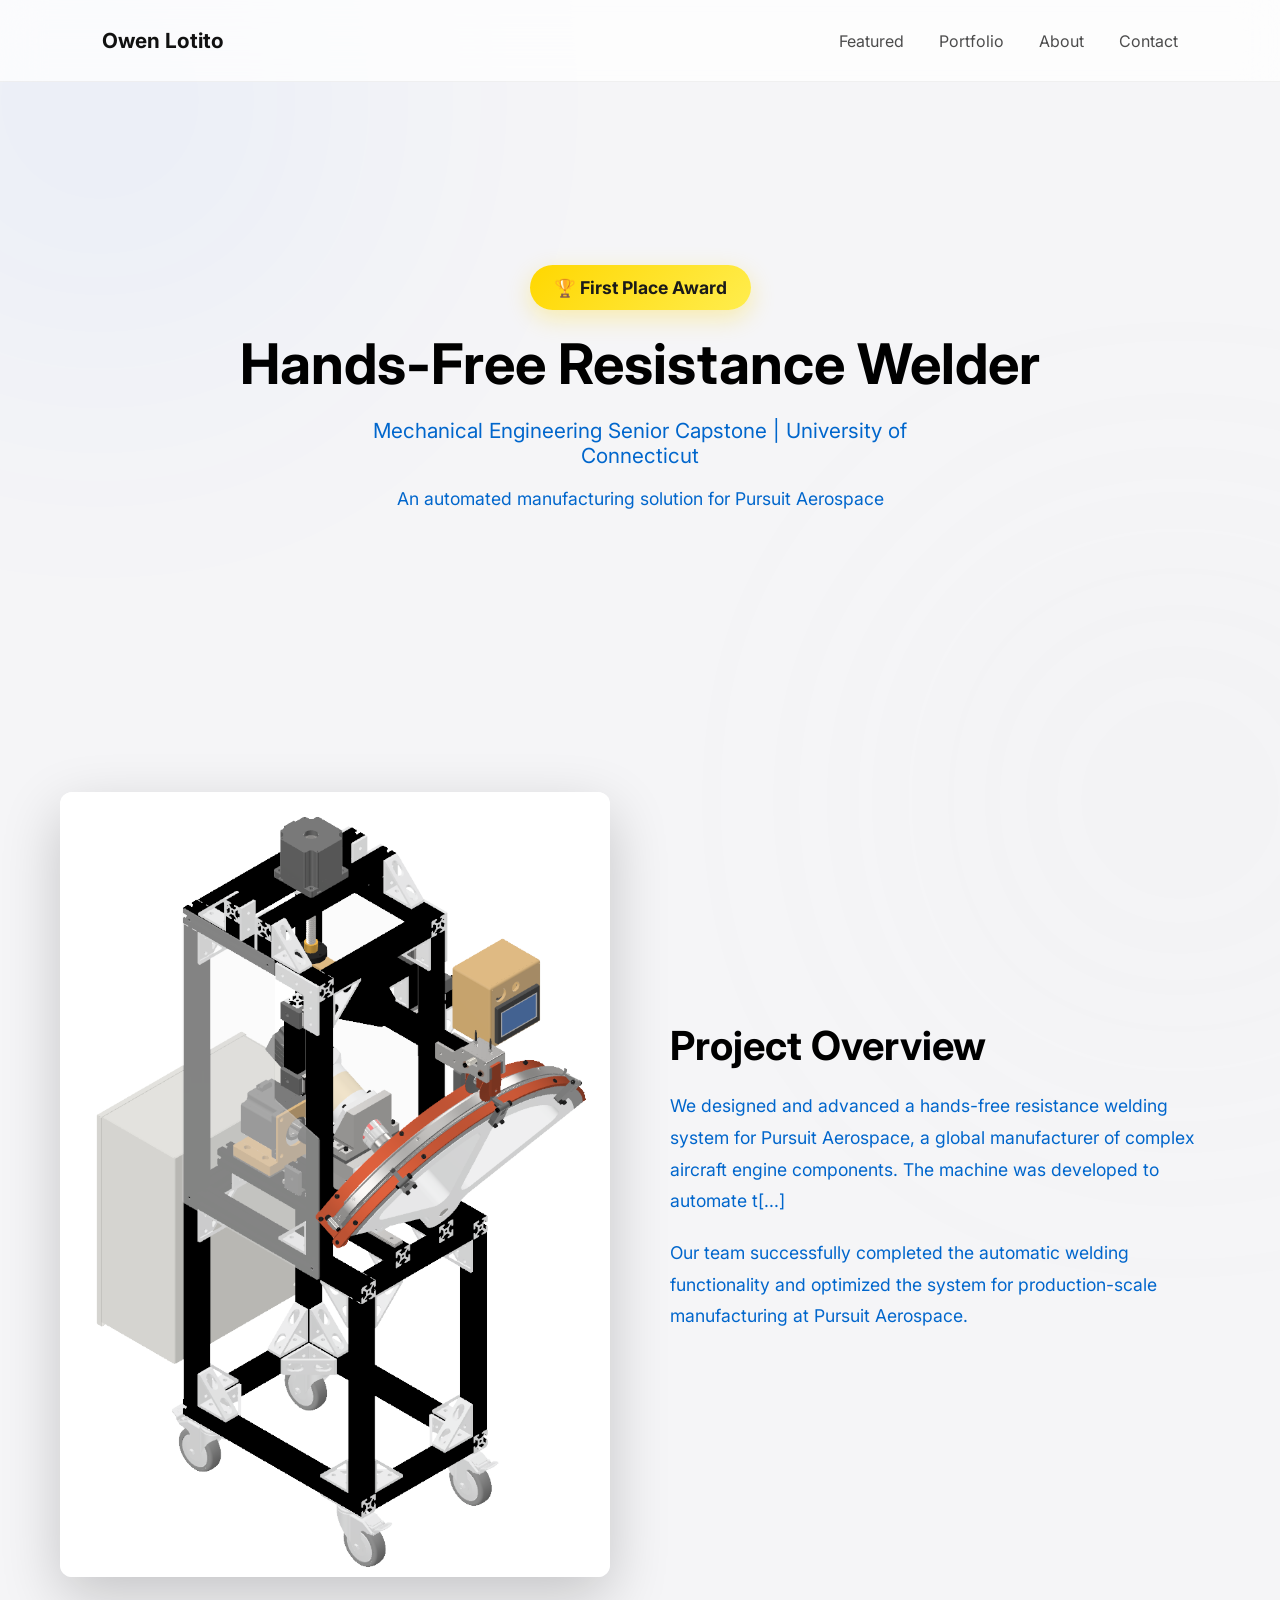
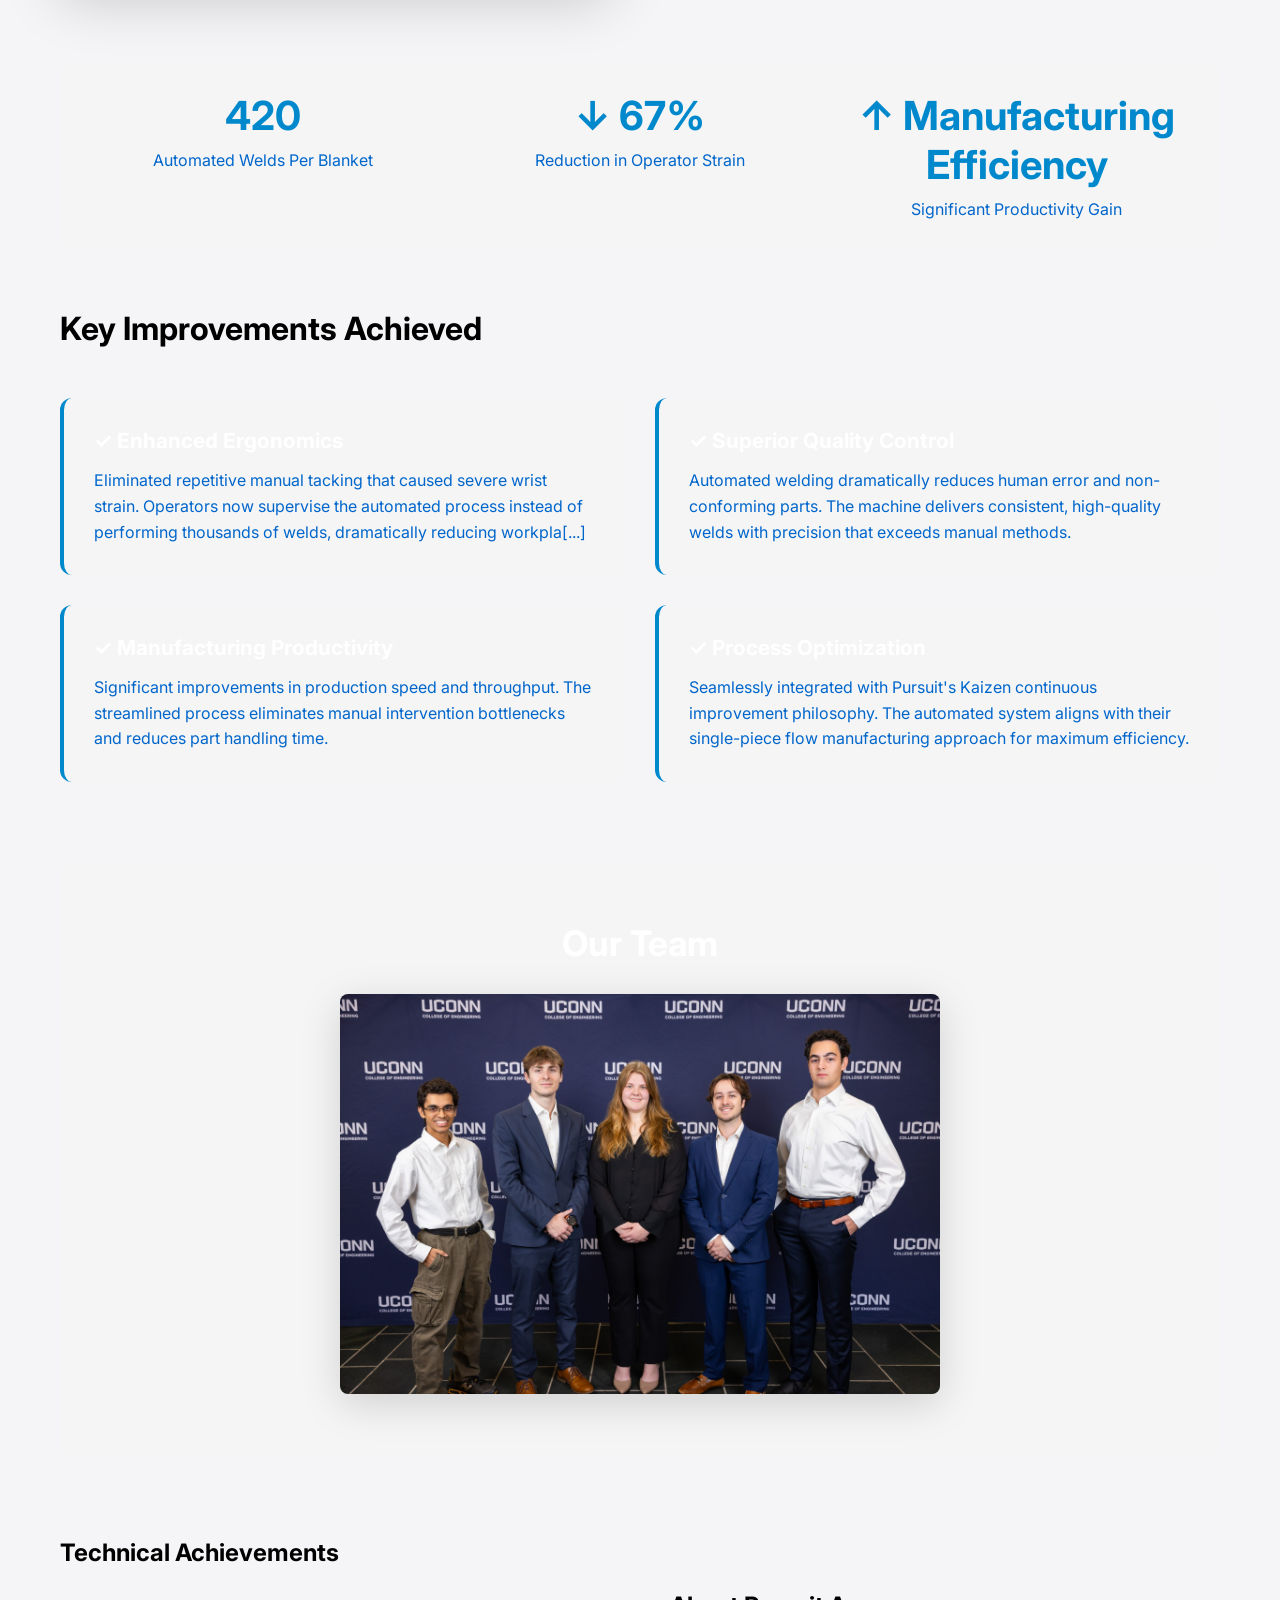
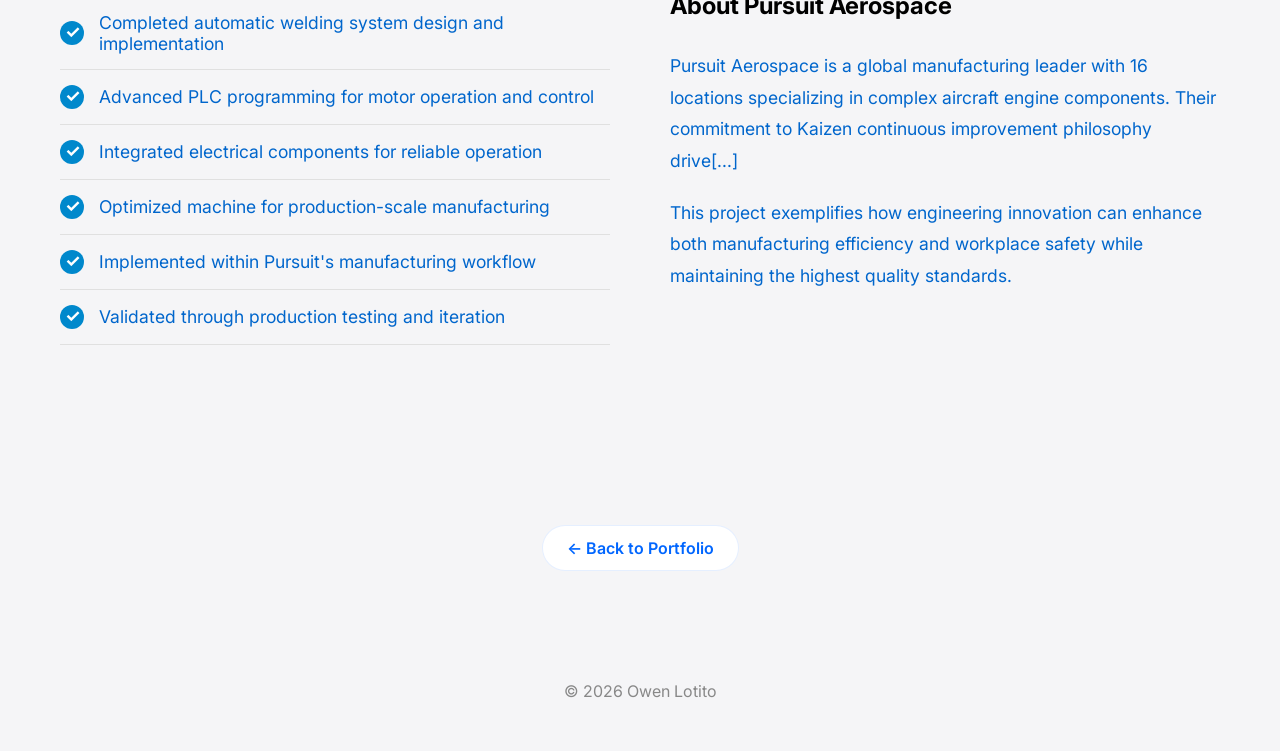
==== commit bf305f6e: "Update capstone page: make key improvements and team headings white, remove previous year mention, s" ====
--- a/capstone-project.html
+++ b/capstone-project.html
@@ -118,7 +118,7 @@
     .improvement-card h3 {
       font-size: 1.3rem;
       margin-bottom: 15px;
-      color: #000000;
+      color: #ffffff;
     }
 
     .improvement-card p {
@@ -138,7 +138,7 @@
     .team-section h2 {
       font-size: 2.2rem;
       margin-bottom: 30px;
-      color: #000000;
+      color: #ffffff;
     }
 
     .team-image {
@@ -192,19 +192,18 @@
       display: inline-block;
       margin-top: 40px;
       padding: 12px 24px;
-      background: var(--accent-color);
-      color: white;
-      border-radius: 8px;
+      background: white;
+      color: #0066ff;
+      border-radius: 999px;
       text-decoration: none;
-      font-weight: 500;
+      font-weight: 600;
       transition: all 0.3s ease;
+      border: 1px solid rgba(0,102,255,0.1);
     }
 
     .back-link:hover {
-      background: var(--card-bg);
-      color: var(--accent-color);
-      border: 2px solid var(--accent-color);
-      padding: 10px 22px;
+      background: rgba(0,102,255,0.1);
+      transform: translateX(-6px);
     }
 
     @media (max-width: 768px) {
@@ -286,10 +285,10 @@
     <div class="overview-content">
       <h2>Project Overview</h2>
       <p>
-        We designed and advanced a hands-free resistance welding system for Pursuit Aerospace, a global manufacturer of complex aircraft engine components. The machine was developed to automate the insulation blanket welding process, reducing operator strain and improving production efficiency.
-      </p>
-      <p>
-        Building on previous project work and leveraging all available CAD models and PLC programs, our team successfully completed the automatic welding functionality and optimized the system for production-scale manufacturing.
+        We designed and advanced a hands-free resistance welding system for Pursuit Aerospace, a global manufacturer of complex aircraft engine components. The machine was developed to automate t[...]
+      </p>
+      <p>
+        Our team successfully completed the automatic welding functionality and optimized the system for production-scale manufacturing at Pursuit Aerospace.
       </p>
     </div>
   </div>
@@ -315,7 +314,7 @@
     <div class="improvement-card">
       <h3>✓ Enhanced Ergonomics</h3>
       <p>
-        Eliminated repetitive manual tacking that caused severe wrist strain. Operators now supervise the automated process instead of performing thousands of welds, dramatically reducing workplace injuries.
+        Eliminated repetitive manual tacking that caused severe wrist strain. Operators now supervise the automated process instead of performing thousands of welds, dramatically reducing workpla[...]
       </p>
     </div>
     <div class="improvement-card">
@@ -360,7 +359,7 @@
     <div>
       <h2 style="margin-bottom: 30px; color: #000000;">About Pursuit Aerospace</h2>
       <p style="font-size: 1.1rem; line-height: 1.8; color: #0066cc;">
-        Pursuit Aerospace is a global manufacturing leader with 16 locations specializing in complex aircraft engine components. Their commitment to Kaizen continuous improvement philosophy drives innovation in manufacturing excellence.
+        Pursuit Aerospace is a global manufacturing leader with 16 locations specializing in complex aircraft engine components. Their commitment to Kaizen continuous improvement philosophy drive[...]
       </p>
       <p style="font-size: 1.1rem; line-height: 1.8; color: #0066cc; margin-top: 20px;">
         This project exemplifies how engineering innovation can enhance both manufacturing efficiency and workplace safety while maintaining the highest quality standards.
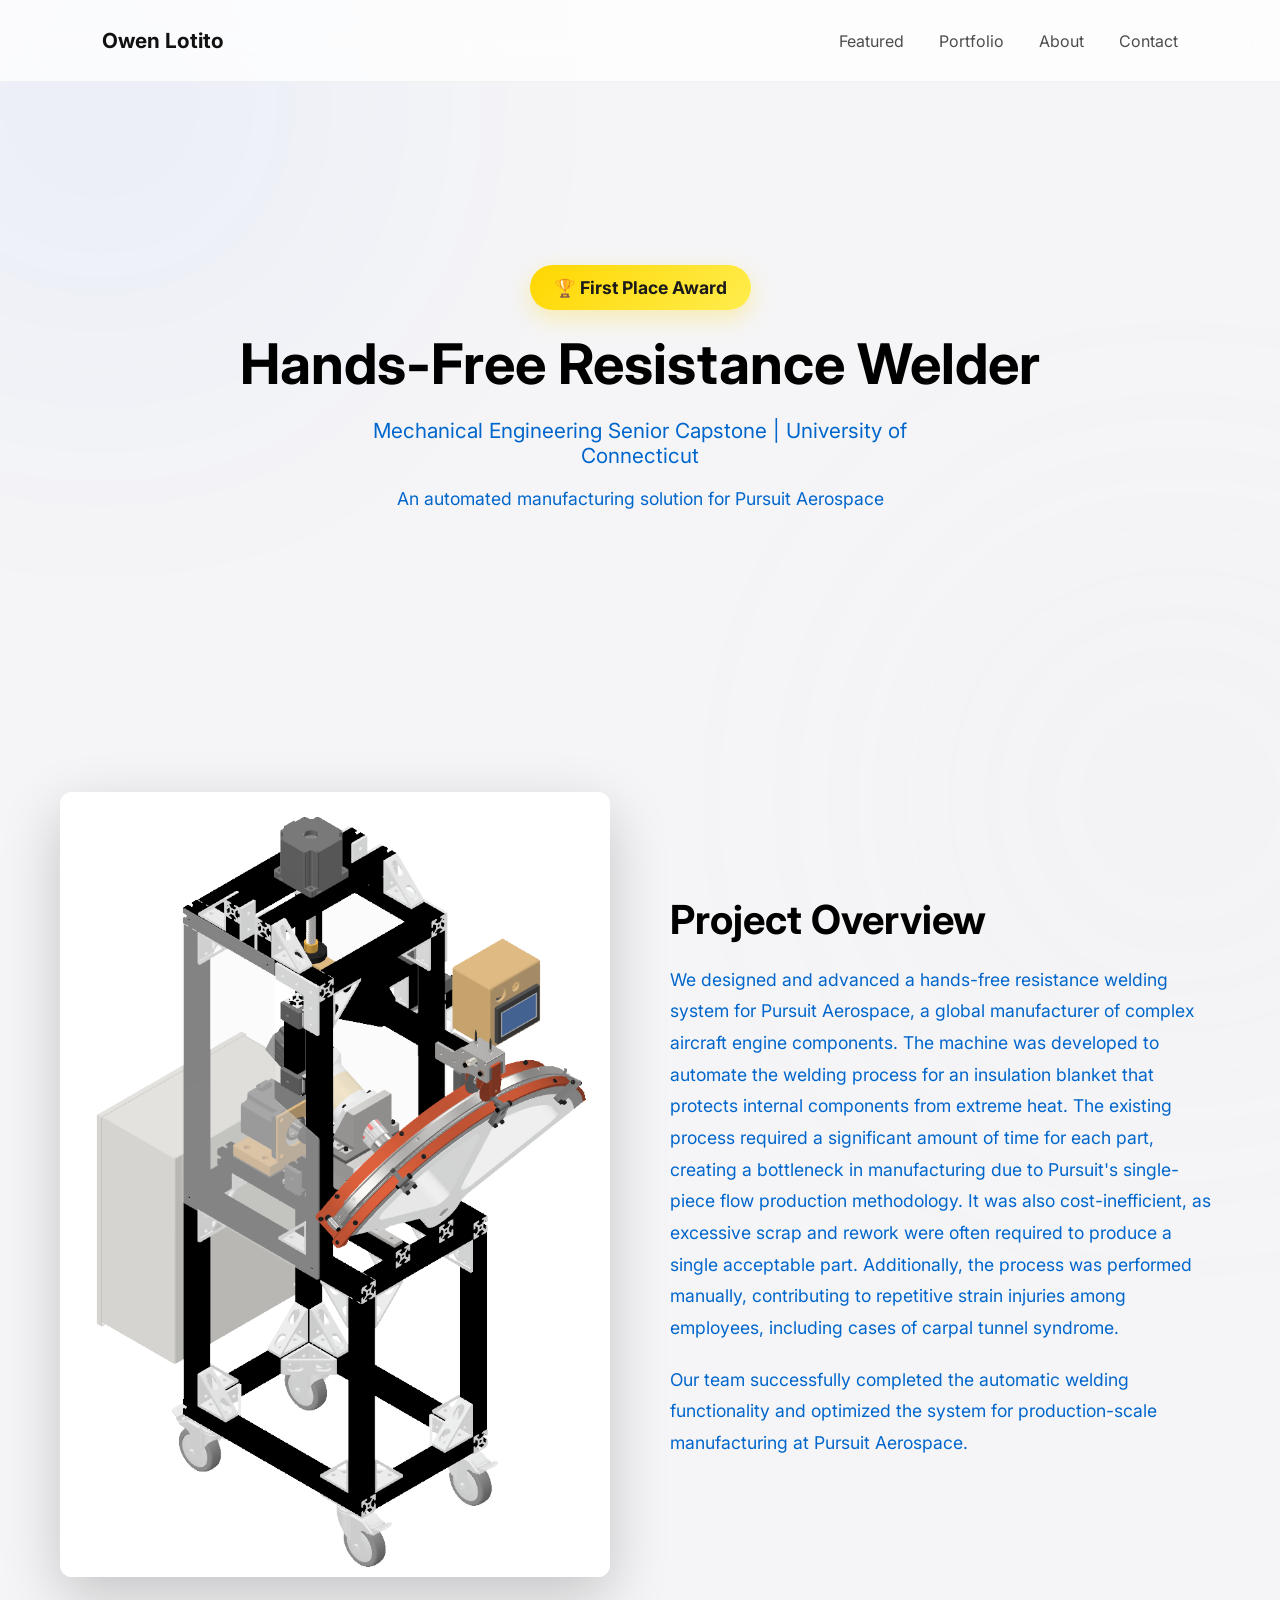
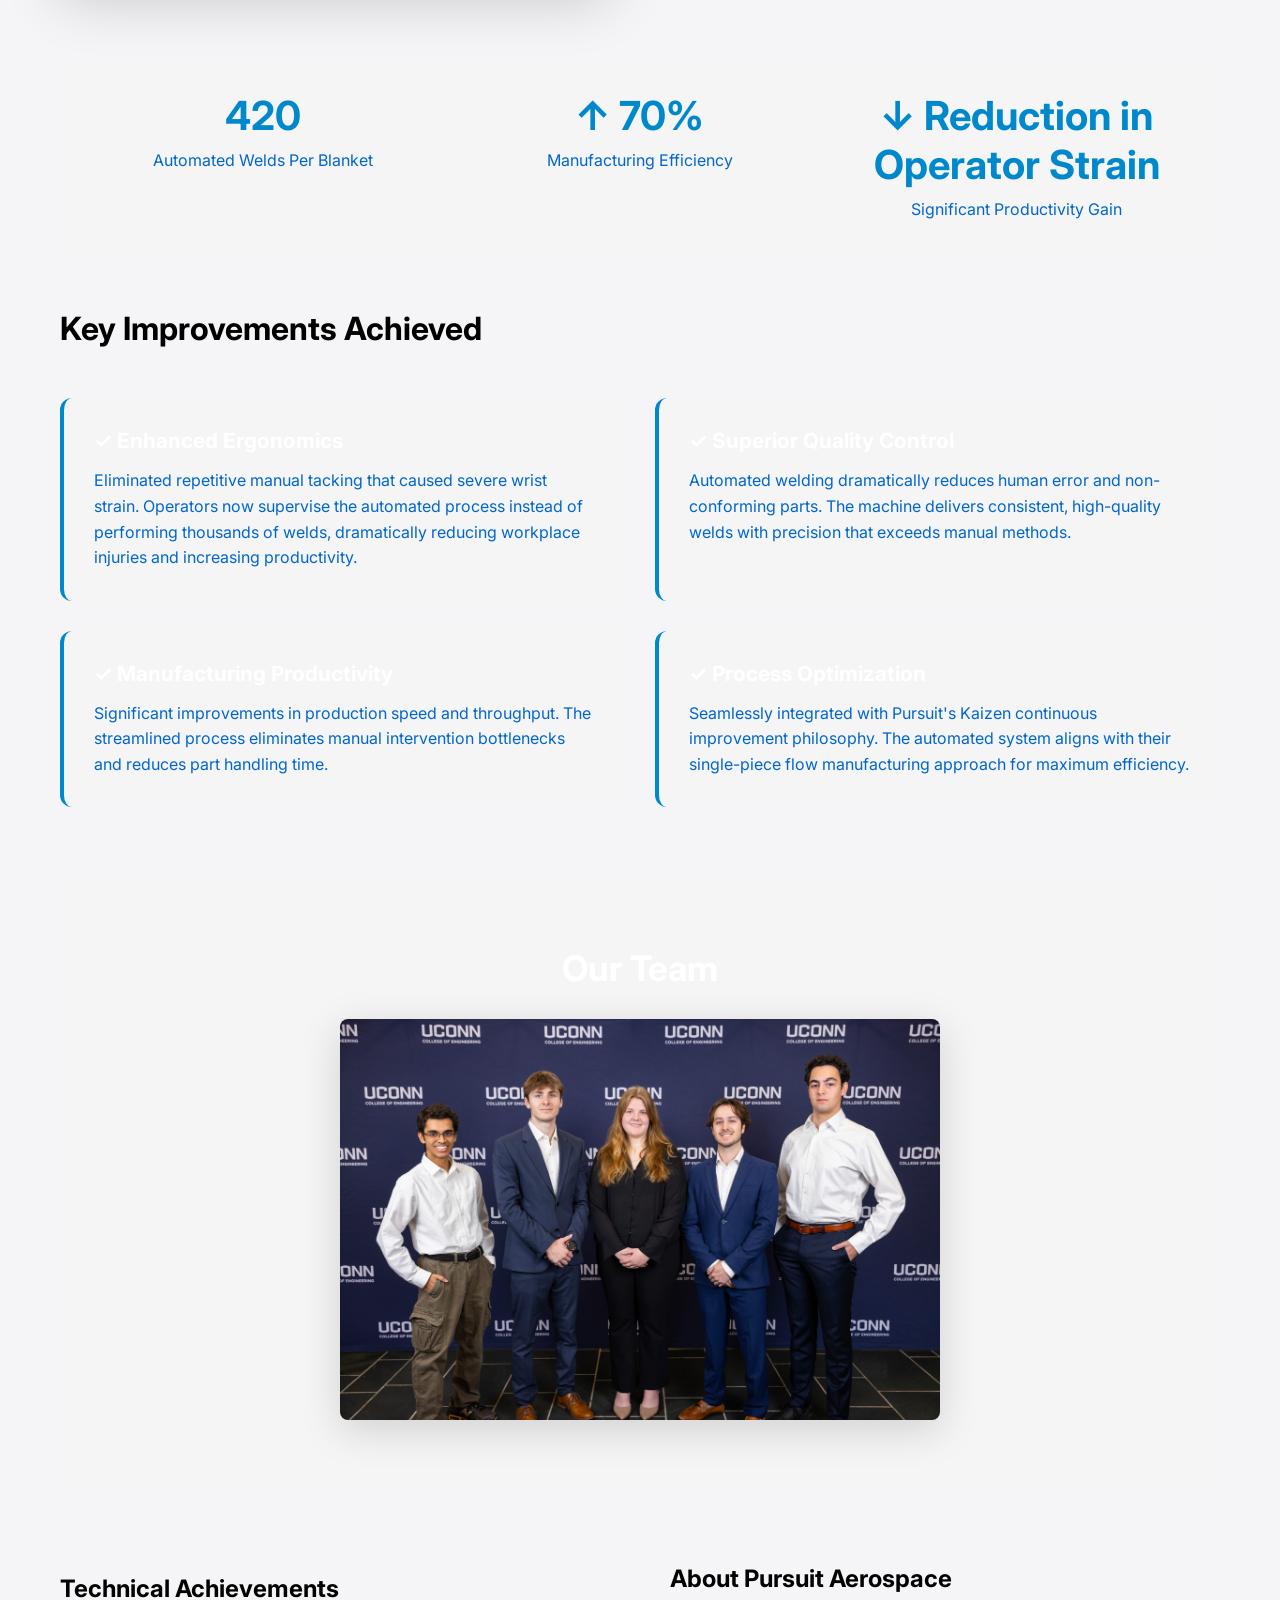
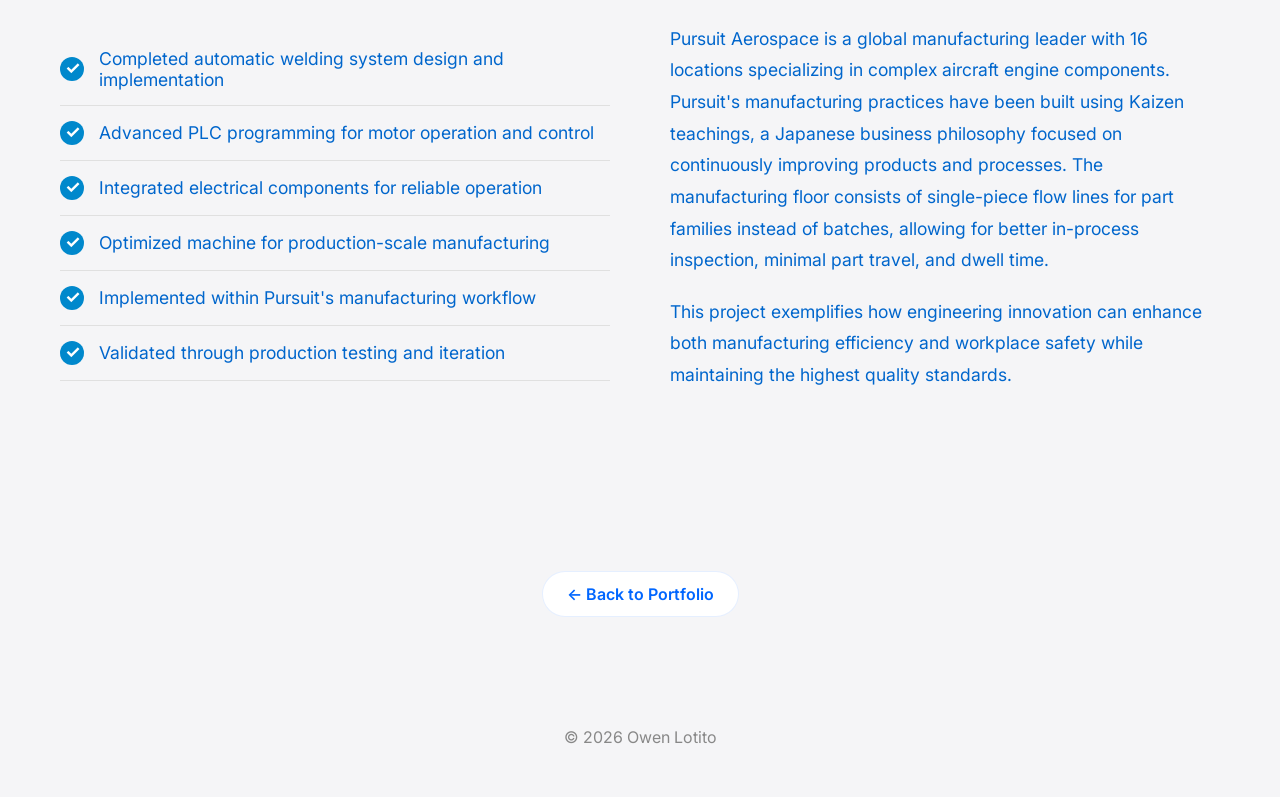
==== commit 8fdf85d1: "Revise project details and metrics in capstone-project.html Updated project overview and metrics to " ====
--- a/capstone-project.html
+++ b/capstone-project.html
@@ -285,7 +285,9 @@
     <div class="overview-content">
       <h2>Project Overview</h2>
       <p>
-        We designed and advanced a hands-free resistance welding system for Pursuit Aerospace, a global manufacturer of complex aircraft engine components. The machine was developed to automate t[...]
+        We designed and advanced a hands-free resistance welding system for Pursuit Aerospace, a global manufacturer of complex aircraft engine components. The machine was developed to automate the welding process for an insulation blanket that protects internal components from extreme heat. 
+        The existing process required a significant amount of time for each part, creating a bottleneck in manufacturing due to Pursuit's single-piece flow production methodology. It was also cost-inefficient, as excessive scrap and rework were often required to produce a single acceptable part. 
+        Additionally, the process was performed manually, contributing to repetitive strain injuries among employees, including cases of carpal tunnel syndrome.
       </p>
       <p>
         Our team successfully completed the automatic welding functionality and optimized the system for production-scale manufacturing at Pursuit Aerospace.
@@ -299,11 +301,11 @@
       <div class="metric-label">Automated Welds Per Blanket</div>
     </div>
     <div class="metric">
-      <div class="metric-value">↓ 67%</div>
-      <div class="metric-label">Reduction in Operator Strain</div>
+      <div class="metric-value">↑ 70%</div>
+      <div class="metric-label">Manufacturing Efficiency</div>
     </div>
     <div class="metric">
-      <div class="metric-value">↑ Manufacturing Efficiency</div>
+      <div class="metric-value">↓ Reduction in Operator Strain </div>
       <div class="metric-label">Significant Productivity Gain</div>
     </div>
   </div>
@@ -314,7 +316,7 @@
     <div class="improvement-card">
       <h3>✓ Enhanced Ergonomics</h3>
       <p>
-        Eliminated repetitive manual tacking that caused severe wrist strain. Operators now supervise the automated process instead of performing thousands of welds, dramatically reducing workpla[...]
+        Eliminated repetitive manual tacking that caused severe wrist strain. Operators now supervise the automated process instead of performing thousands of welds, dramatically reducing workplace injuries and increasing productivity.
       </p>
     </div>
     <div class="improvement-card">
@@ -359,7 +361,7 @@
     <div>
       <h2 style="margin-bottom: 30px; color: #000000;">About Pursuit Aerospace</h2>
       <p style="font-size: 1.1rem; line-height: 1.8; color: #0066cc;">
-        Pursuit Aerospace is a global manufacturing leader with 16 locations specializing in complex aircraft engine components. Their commitment to Kaizen continuous improvement philosophy drive[...]
+        Pursuit Aerospace is a global manufacturing leader with 16 locations specializing in complex aircraft engine components. Pursuit's manufacturing practices have been built using Kaizen teachings, a Japanese business philosophy focused on continuously improving products and processes. The manufacturing floor consists of single-piece flow lines for part families instead of batches, allowing for better in-process inspection, minimal part travel, and dwell time. 
       </p>
       <p style="font-size: 1.1rem; line-height: 1.8; color: #0066cc; margin-top: 20px;">
         This project exemplifies how engineering innovation can enhance both manufacturing efficiency and workplace safety while maintaining the highest quality standards.
--- a/style.css
+++ b/style.css
@@ -312,8 +312,22 @@
 
 .project-card img {
   width: 100%;
-  height: 260px;
-  object-fit: cover;
+  height: 320px;
+  object-fit: contain;
+  padding: 20px;
+  background: white;
+  display: block;
+}
+
+/* Specific styling for driver and longboard to ensure full visibility */
+#driver-image {
+  object-fit: contain;
+  object-position: center;
+}
+
+#longboard-image {
+  object-fit: contain;
+  object-position: center;
 }
 
 .project-info {
@@ -648,8 +662,9 @@
 
 .project-card img {
   width: 100%;
-  height: 280px;
-  object-fit: cover;
+  height: 220px;
+  object-fit: contain;
+  padding: 15px;
   display: block;
 }
 
@@ -679,8 +694,11 @@
   }
 
   .project-card img {
-    height: 220px;
-  }
+    height: 180px;
+    padding: 12px;
+  }
+
+}
 
 .pursuit-logo {
   width: 80px;
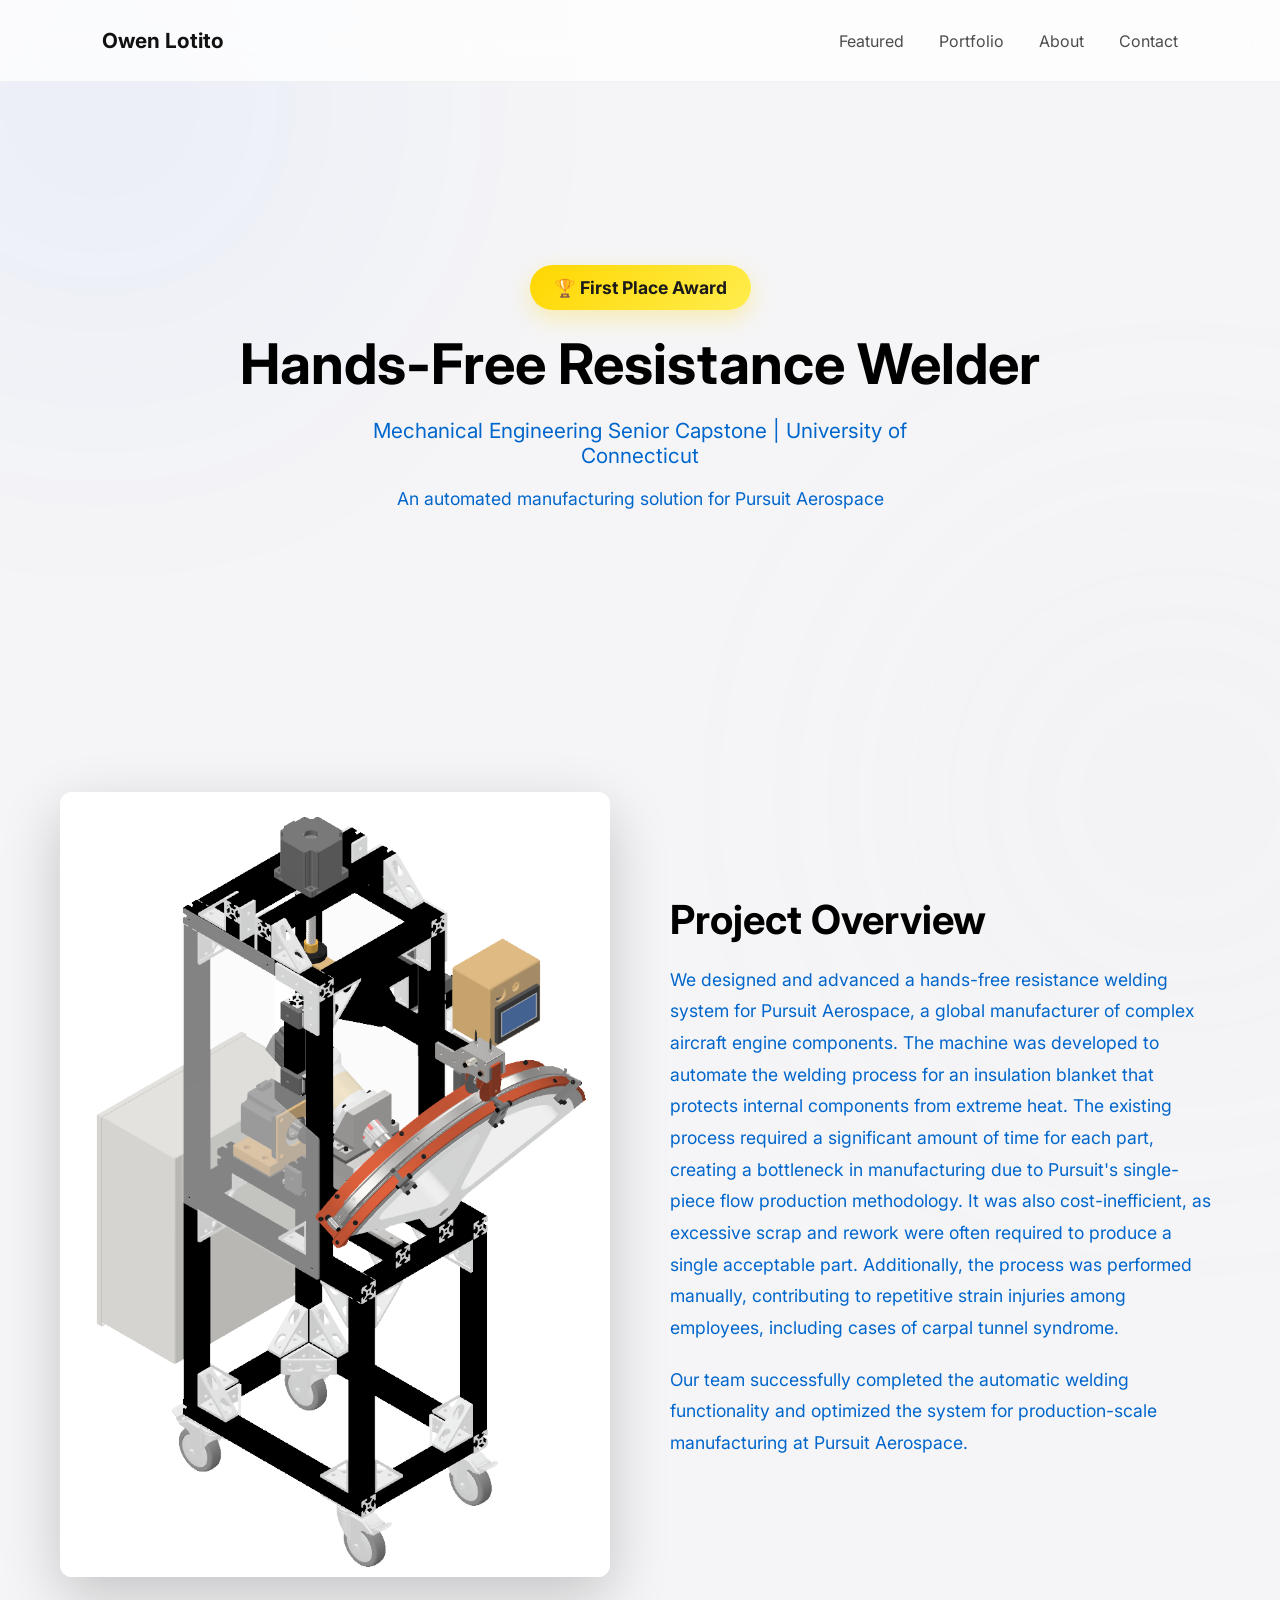
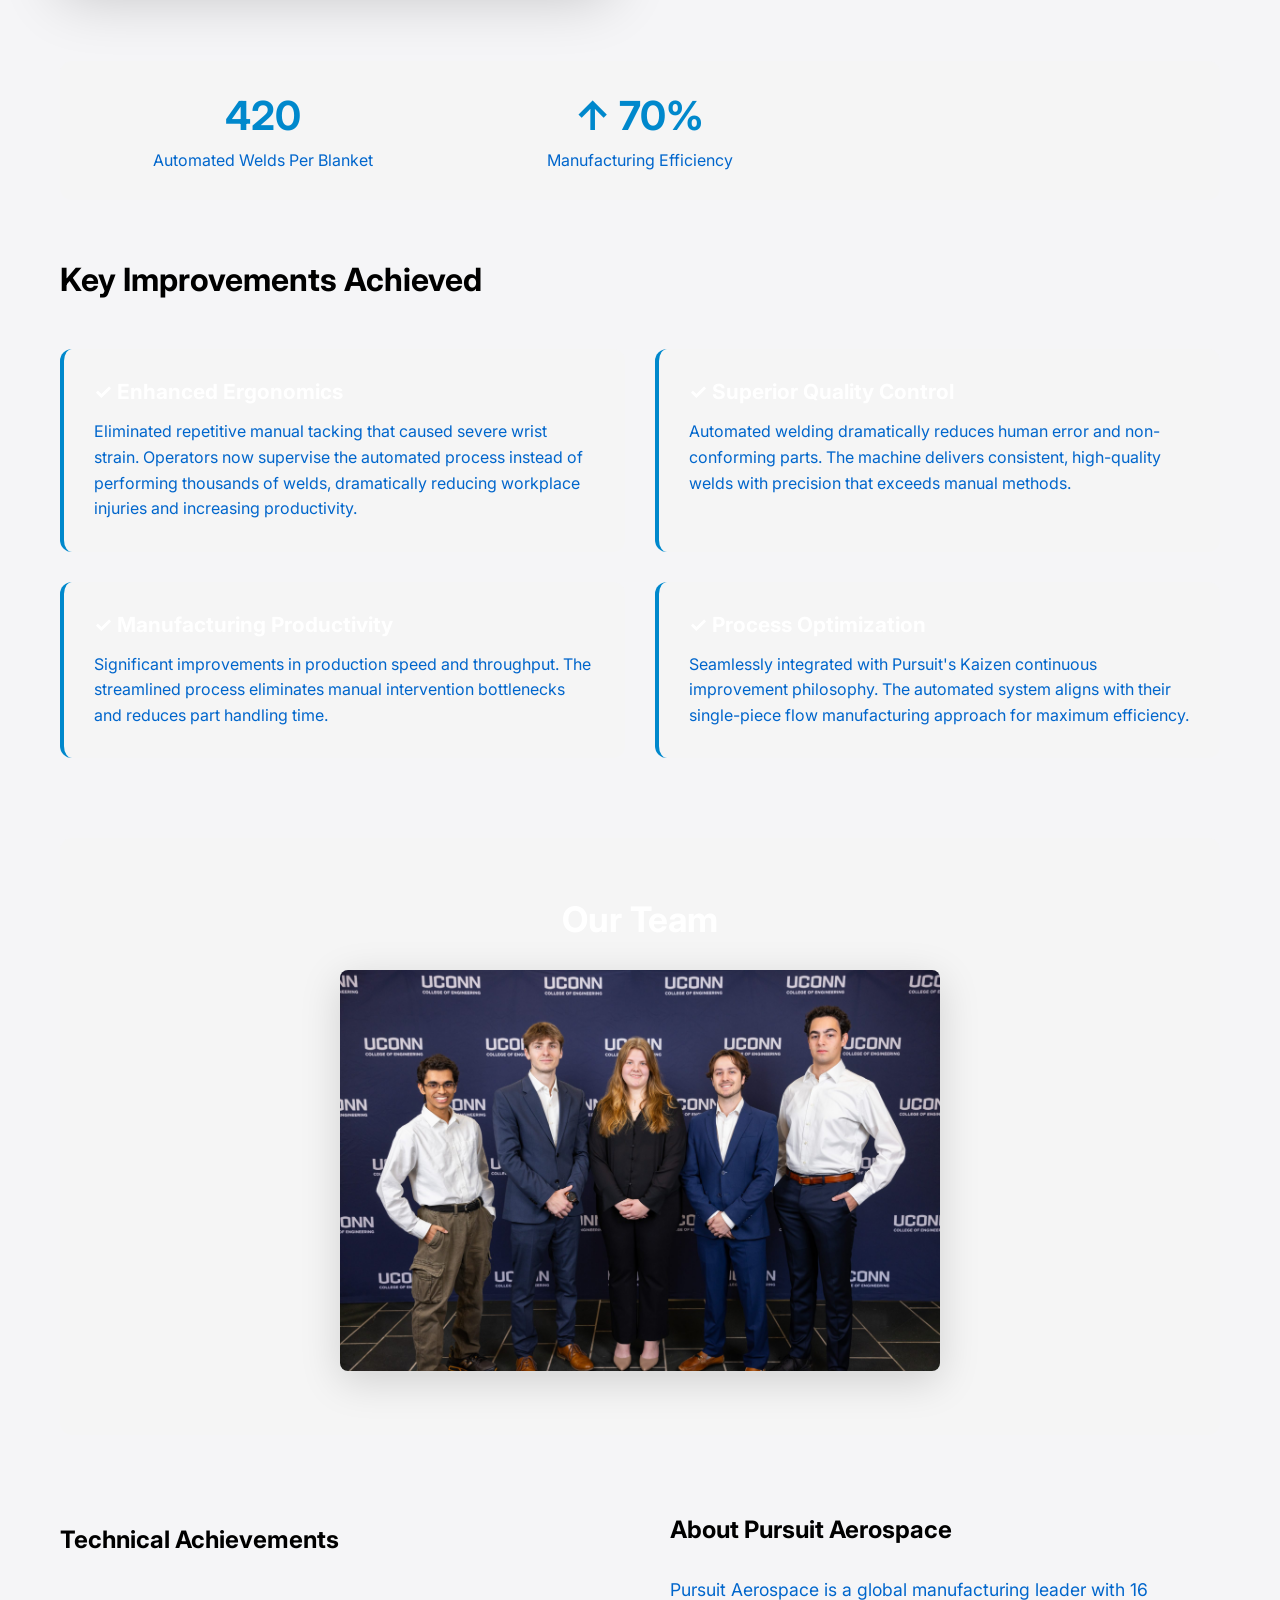
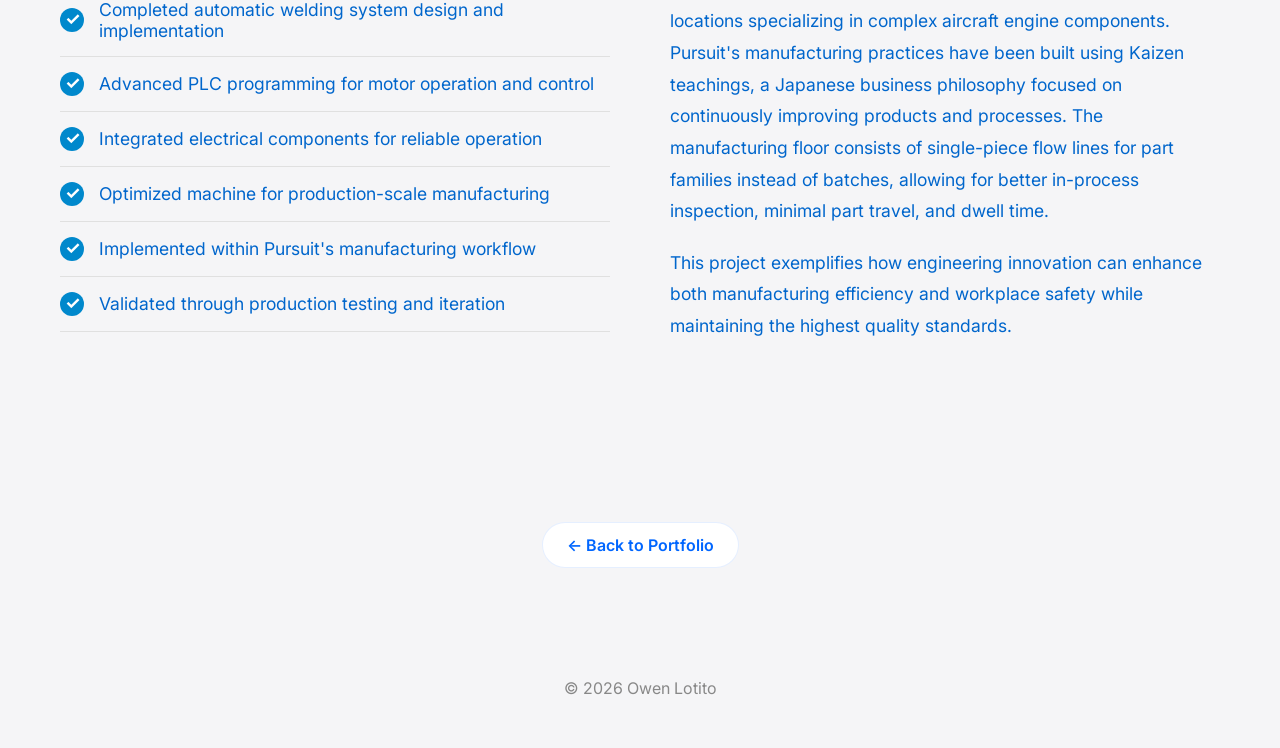
==== commit c19cff3b: "Remove operator strain metric from project overview Removed metric related to operator strain and pr" ====
--- a/capstone-project.html
+++ b/capstone-project.html
@@ -304,10 +304,6 @@
       <div class="metric-value">↑ 70%</div>
       <div class="metric-label">Manufacturing Efficiency</div>
     </div>
-    <div class="metric">
-      <div class="metric-value">↓ Reduction in Operator Strain </div>
-      <div class="metric-label">Significant Productivity Gain</div>
-    </div>
   </div>
 
   <h2 style="font-size: 2rem; margin: 60px 0 40px; color: #000000;">Key Improvements Achieved</h2>
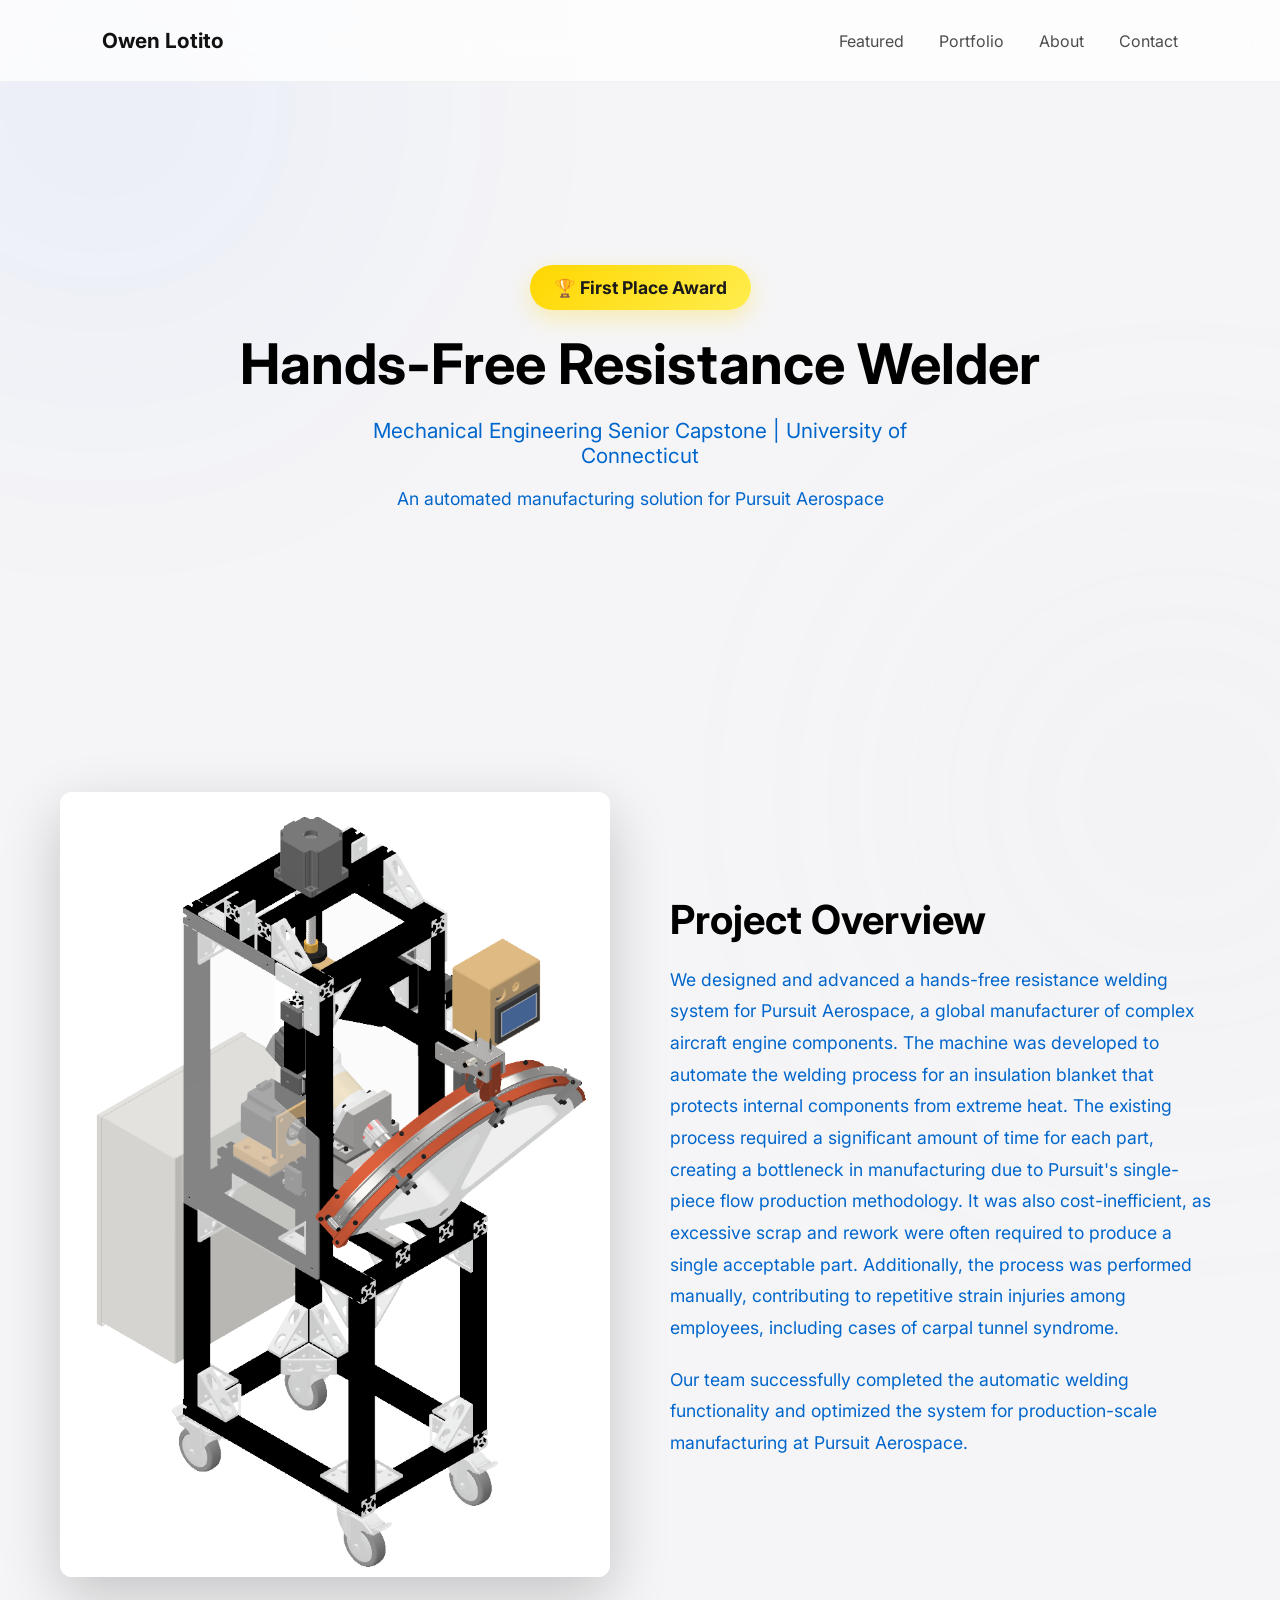
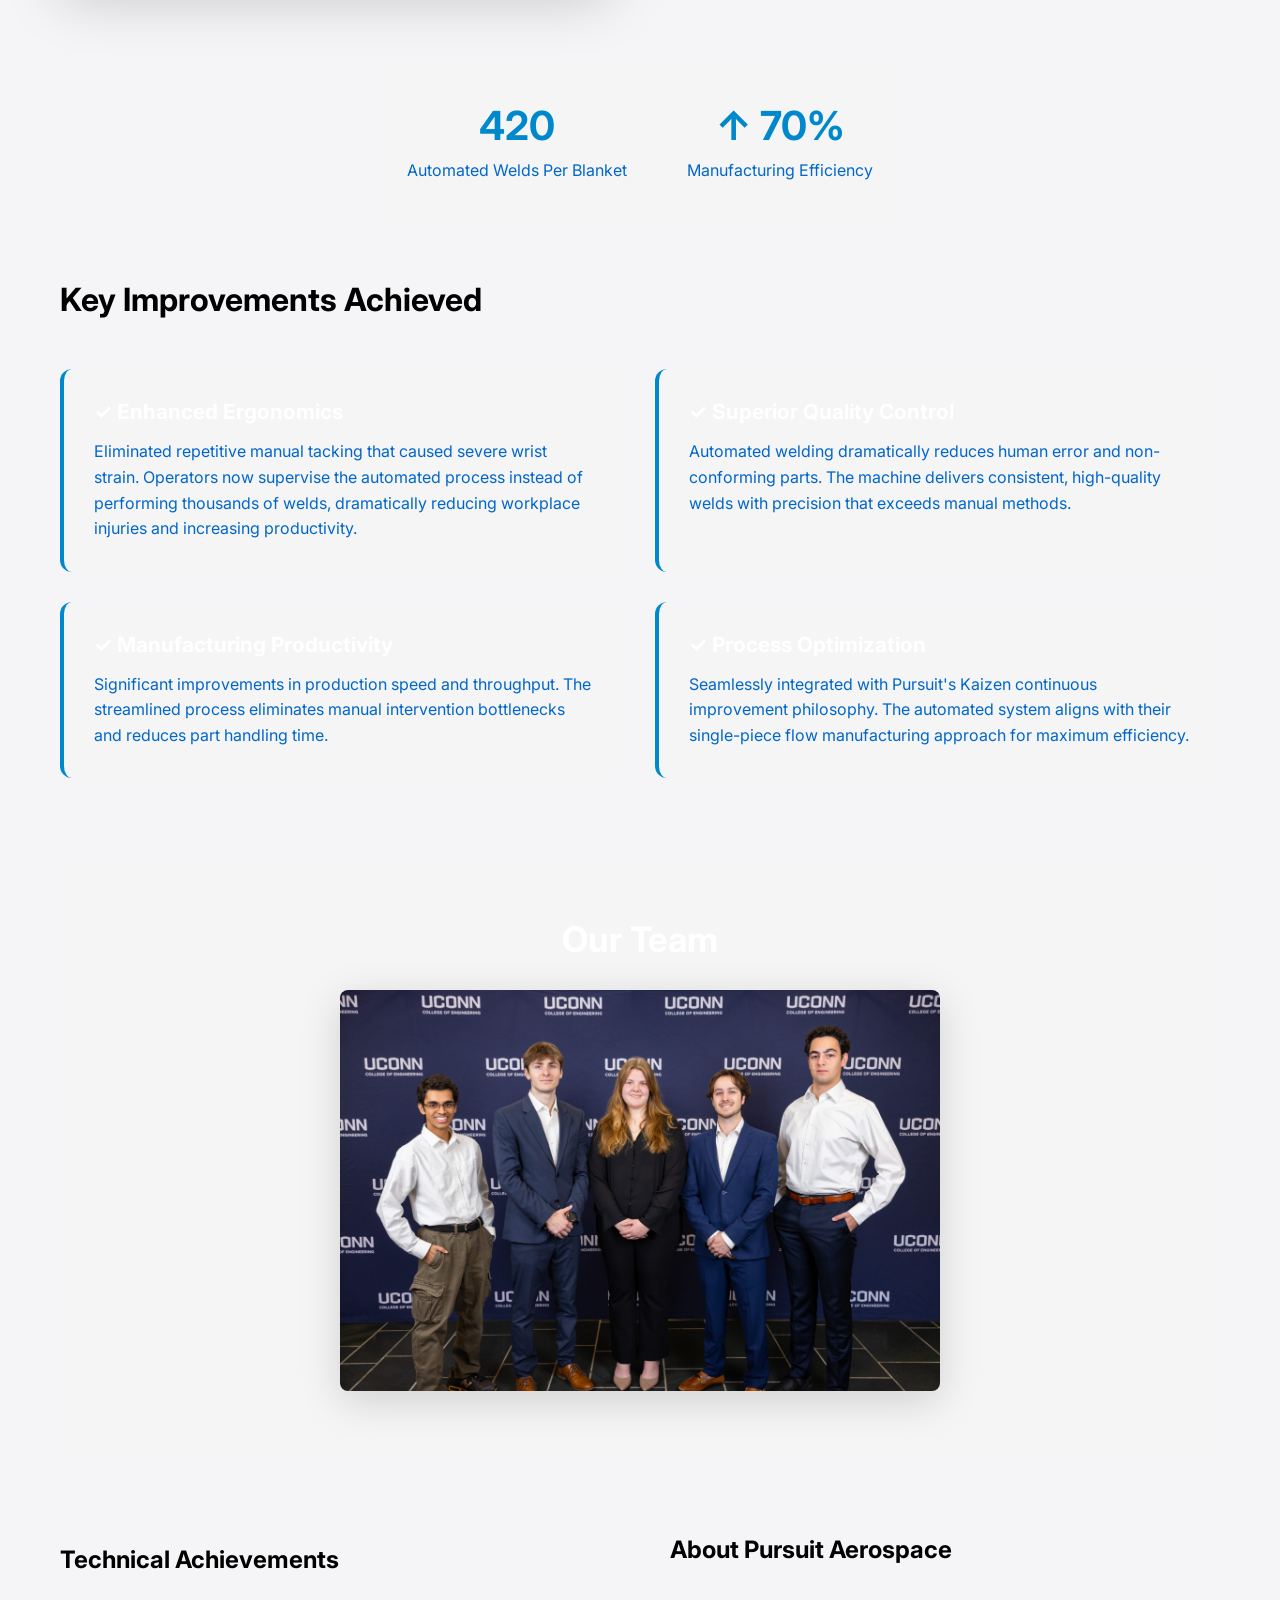
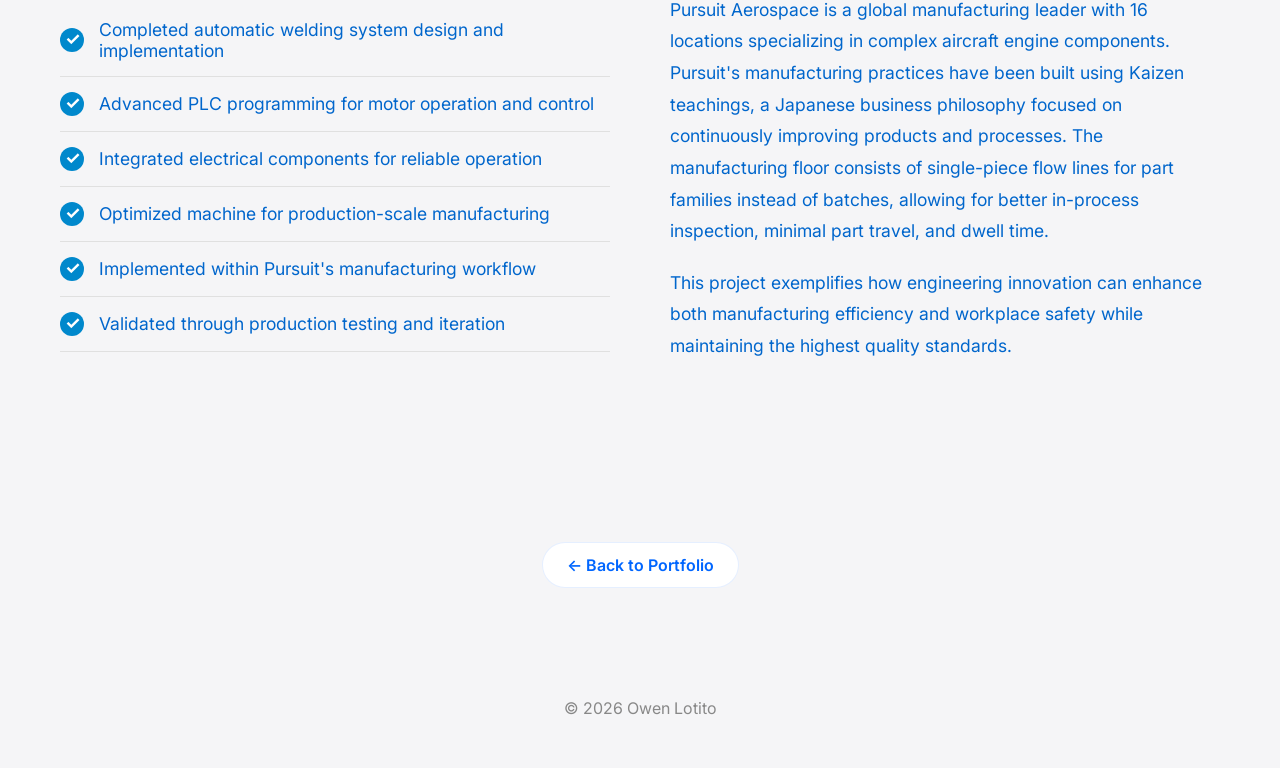
==== commit 2564e706: "Refactor impact-metrics layout from grid to flex" ====
--- a/capstone-project.html
+++ b/capstone-project.html
@@ -76,13 +76,14 @@
     }
 
     .impact-metrics {
-      display: grid;
-      grid-template-columns: repeat(3, 1fr);
-      gap: 30px;
-      margin: 40px 0;
-      padding: 30px;
+      display: flex;
+      justify-content: center;
+      gap: 60px;
+      margin: 60px auto;
+      padding: 40px 30px;
       background: var(--card-bg);
       border-radius: 12px;
+      max-width: fit-content;
     }
 
     .metric {
@@ -219,7 +220,8 @@
       }
 
       .impact-metrics {
-        grid-template-columns: 1fr;
+        flex-direction: column;
+        gap: 30px;
       }
 
       .capstone-hero {
